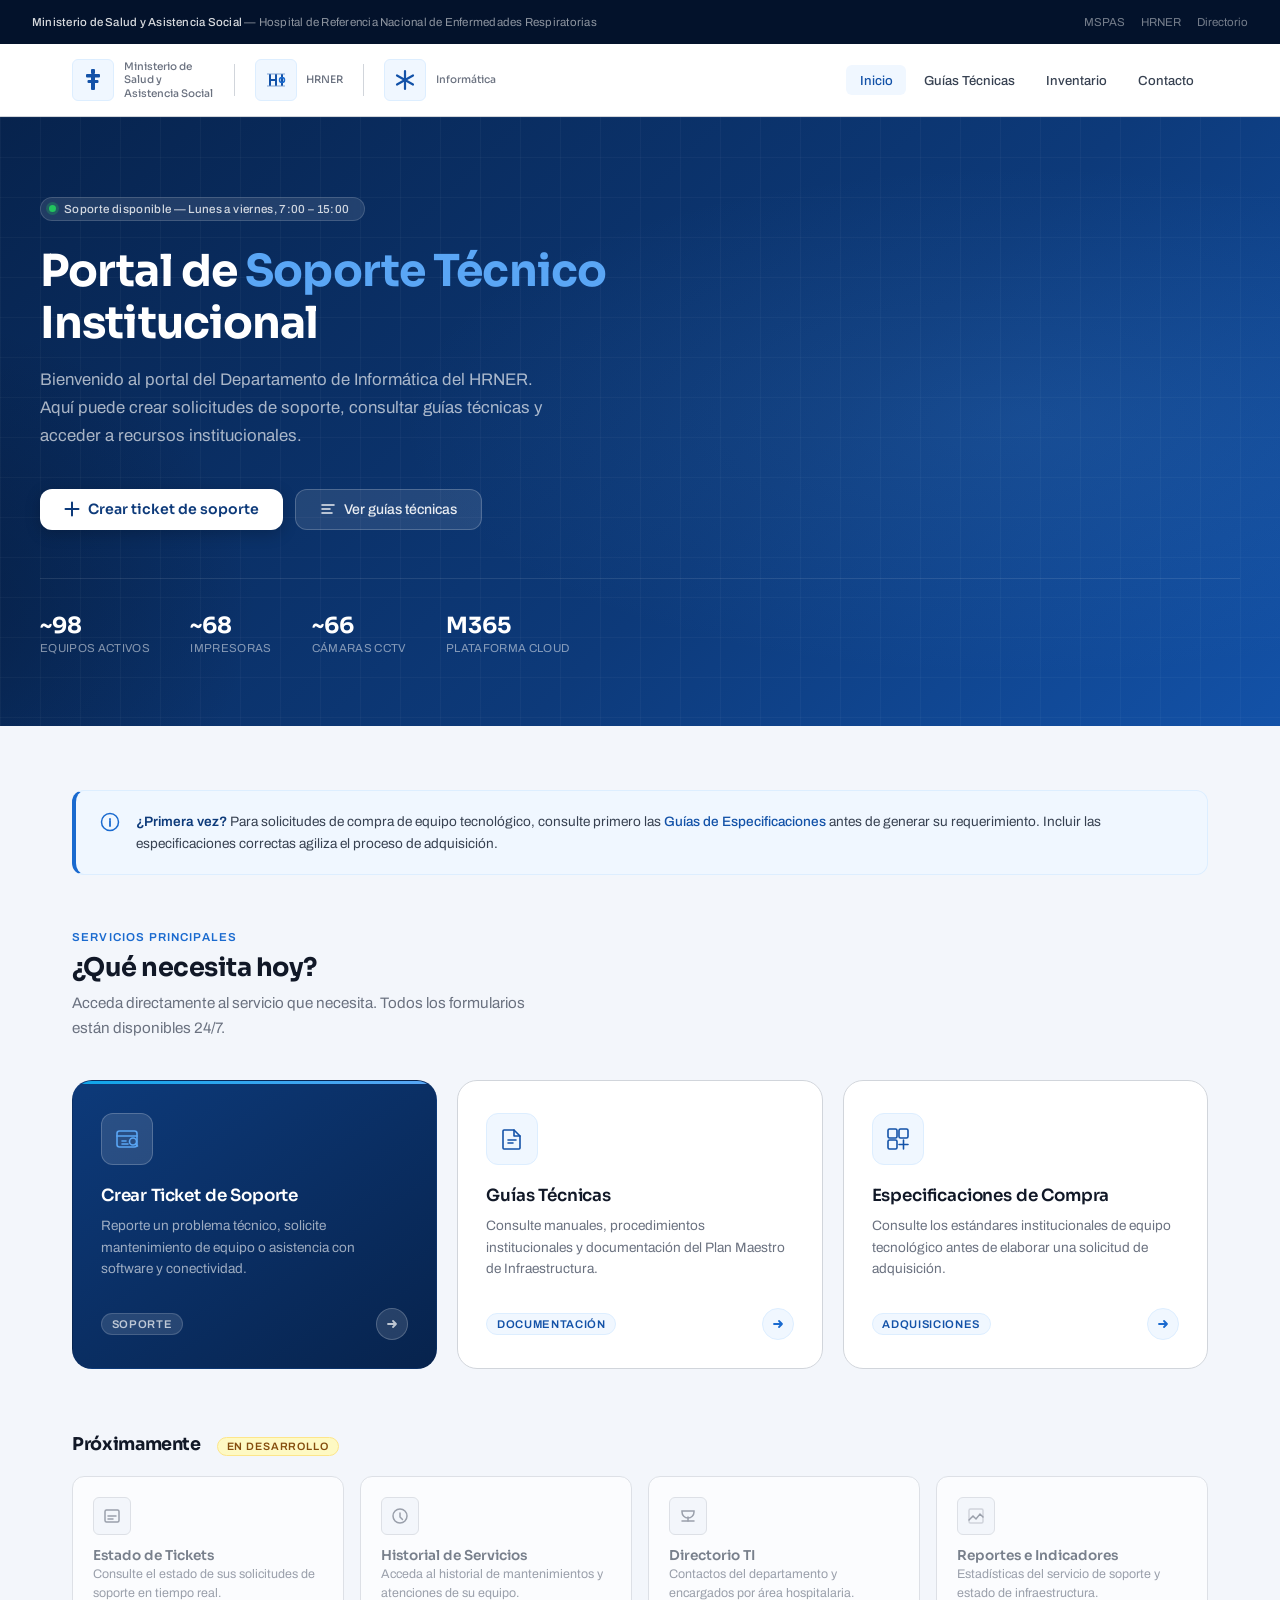
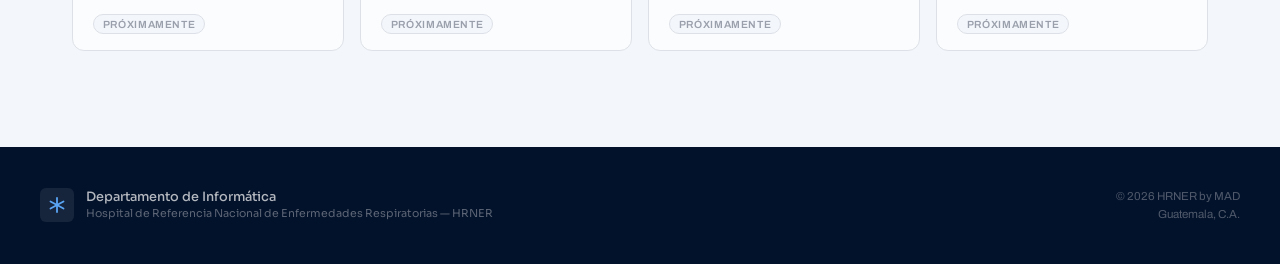
==== index.html @ bd8cb822 "Update index.html" ====
<!DOCTYPE html>
<html lang="es">
<head>
  <meta charset="UTF-8" />
  <meta name="viewport" content="width=device-width, initial-scale=1.0" />
  <title>Soporte Técnico — Departamento de Informática</title>
  <link rel="preconnect" href="https://fonts.googleapis.com" />
  <link rel="preconnect" href="https://fonts.gstatic.com" crossorigin />
  <link href="https://fonts.googleapis.com/css2?family=Sora:wght@300;400;500;600;700&family=Archivo:wght@300;400;500;600&display=swap" rel="stylesheet" />
  <style>
    /* ──────────────────────────────────────────────
       TOKENS
    ────────────────────────────────────────────── */
    :root {
      --blue-950:  #03122b;
      --blue-900:  #07234d;
      --blue-800:  #0d3a7a;
      --blue-700:  #1352a8;
      --blue-600:  #1a6acf;
      --blue-500:  #2282f0;
      --blue-400:  #5aa6f5;
      --blue-100:  #ddeeff;
      --blue-50:   #f0f7ff;

      --neutral-900: #111827;
      --neutral-700: #374151;
      --neutral-500: #6b7280;
      --neutral-300: #d1d5db;
      --neutral-100: #f3f6fb;
      --white:       #ffffff;

      --accent:     #0ea5e9;
      --accent-dim: rgba(14,165,233,.12);

      --radius-sm:  6px;
      --radius-md:  12px;
      --radius-lg:  20px;

      --shadow-card: 0 1px 3px rgba(0,0,0,.06), 0 4px 16px rgba(0,0,0,.06);
      --shadow-hover: 0 8px 32px rgba(19,82,168,.15), 0 2px 8px rgba(0,0,0,.08);

      --font-head: 'Sora', sans-serif;
      --font-body: 'Archivo', sans-serif;
    }

    /* ──────────────────────────────────────────────
       RESET
    ────────────────────────────────────────────── */
    *, *::before, *::after { box-sizing: border-box; margin: 0; padding: 0; }
    html { scroll-behavior: smooth; }
    body {
      font-family: var(--font-body);
      background: var(--neutral-100);
      color: var(--neutral-900);
      -webkit-font-smoothing: antialiased;
    }
    a { text-decoration: none; color: inherit; }
    button { font-family: inherit; cursor: pointer; border: none; background: none; }

    /* ──────────────────────────────────────────────
       TOPBAR INSTITUCIONAL
    ────────────────────────────────────────────── */
    .topbar {
      background: var(--blue-950);
      padding: 0 2rem;
      display: flex;
      align-items: center;
      height: 44px;
      gap: 1.25rem;
    }
    .topbar-text {
      font-family: var(--font-body);
      font-size: .72rem;
      font-weight: 400;
      color: rgba(255,255,255,.55);
      letter-spacing: .02em;
      flex: 1;
    }
    .topbar-text strong {
      color: rgba(255,255,255,.85);
      font-weight: 500;
    }
    .topbar-links {
      display: flex;
      gap: 1rem;
    }
    .topbar-links a {
      font-size: .72rem;
      color: rgba(255,255,255,.45);
      transition: color .2s;
    }
    .topbar-links a:hover { color: var(--accent); }

    /* ──────────────────────────────────────────────
       HEADER
    ────────────────────────────────────────────── */
    .header {
      background: var(--white);
      border-bottom: 1px solid var(--neutral-300);
      position: sticky;
      top: 0;
      z-index: 100;
    }
    .header-inner {
      max-width: 1200px;
      margin: 0 auto;
      padding: 0 2rem;
      display: flex;
      align-items: center;
      height: 72px;
      gap: 2rem;
    }

    /* Logo strip */
    .logo-strip {
      display: flex;
      align-items: center;
      gap: 1.25rem;
      flex: 1;
    }
    .logo-placeholder {
      display: flex;
      align-items: center;
      gap: .6rem;
    }
    .logo-box {
      width: 42px;
      height: 42px;
      border-radius: var(--radius-sm);
      background: var(--blue-50);
      border: 1px solid var(--blue-100);
      display: flex;
      align-items: center;
      justify-content: center;
      overflow: hidden;
      flex-shrink: 0;
    }
    .logo-box svg { width: 26px; height: 26px; }
    .logo-label {
      font-family: var(--font-head);
      font-size: .65rem;
      font-weight: 500;
      color: var(--neutral-500);
      line-height: 1.3;
      max-width: 90px;
    }
    .logo-divider {
      width: 1px;
      height: 32px;
      background: var(--neutral-300);
      flex-shrink: 0;
    }

    /* Nav */
    .header-nav {
      display: flex;
      align-items: center;
      gap: .25rem;
    }
    .nav-link {
      font-family: var(--font-body);
      font-size: .82rem;
      font-weight: 500;
      color: var(--neutral-700);
      padding: .45rem .85rem;
      border-radius: var(--radius-sm);
      transition: background .18s, color .18s;
      white-space: nowrap;
    }
    .nav-link:hover { background: var(--blue-50); color: var(--blue-700); }
    .nav-link.active { background: var(--blue-50); color: var(--blue-700); }

    /* Mobile menu toggle */
    .menu-toggle {
      display: none;
      padding: .5rem;
      border-radius: var(--radius-sm);
      color: var(--neutral-700);
      transition: background .18s;
    }
    .menu-toggle:hover { background: var(--neutral-100); }

    /* ──────────────────────────────────────────────
       HERO
    ────────────────────────────────────────────── */
    .hero {
      background: linear-gradient(135deg, var(--blue-900) 0%, var(--blue-800) 60%, var(--blue-700) 100%);
      position: relative;
      overflow: hidden;
      padding: 5rem 2rem 4.5rem;
    }
    .hero::before {
      content: '';
      position: absolute;
      inset: 0;
      background:
        radial-gradient(ellipse 70% 60% at 80% 50%, rgba(90,166,245,.12) 0%, transparent 70%),
        radial-gradient(ellipse 50% 80% at -10% 80%, rgba(3,18,43,.5) 0%, transparent 60%);
      pointer-events: none;
    }
    /* Subtle grid texture */
    .hero::after {
      content: '';
      position: absolute;
      inset: 0;
      background-image:
        linear-gradient(rgba(255,255,255,.03) 1px, transparent 1px),
        linear-gradient(90deg, rgba(255,255,255,.03) 1px, transparent 1px);
      background-size: 40px 40px;
      pointer-events: none;
    }

    .hero-inner {
      max-width: 1200px;
      margin: 0 auto;
      position: relative;
      z-index: 1;
    }
    .hero-badge {
      display: inline-flex;
      align-items: center;
      gap: .5rem;
      background: rgba(255,255,255,.1);
      border: 1px solid rgba(255,255,255,.15);
      border-radius: 99px;
      padding: .3rem .9rem .3rem .5rem;
      margin-bottom: 1.5rem;
      backdrop-filter: blur(8px);
    }
    .hero-badge-dot {
      width: 7px; height: 7px;
      border-radius: 50%;
      background: #22c55e;
      box-shadow: 0 0 0 3px rgba(34,197,94,.25);
      animation: pulse 2.5s ease infinite;
    }
    @keyframes pulse {
      0%, 100% { box-shadow: 0 0 0 3px rgba(34,197,94,.25); }
      50%       { box-shadow: 0 0 0 6px rgba(34,197,94,.1); }
    }
    .hero-badge span {
      font-size: .73rem;
      font-weight: 500;
      color: rgba(255,255,255,.8);
      letter-spacing: .03em;
    }

    .hero-title {
      font-family: var(--font-head);
      font-size: clamp(1.75rem, 4vw, 2.75rem);
      font-weight: 700;
      color: var(--white);
      line-height: 1.2;
      max-width: 640px;
      margin-bottom: 1rem;
      letter-spacing: -.02em;
    }
    .hero-title em {
      font-style: normal;
      color: var(--blue-400);
    }
    .hero-subtitle {
      font-size: clamp(.9rem, 2vw, 1.05rem);
      font-weight: 400;
      color: rgba(255,255,255,.65);
      max-width: 520px;
      line-height: 1.65;
      margin-bottom: 2.5rem;
    }
    .hero-cta {
      display: flex;
      flex-wrap: wrap;
      gap: .75rem;
      align-items: center;
    }
    .btn-primary {
      display: inline-flex;
      align-items: center;
      gap: .5rem;
      background: var(--white);
      color: var(--blue-800);
      font-family: var(--font-head);
      font-size: .88rem;
      font-weight: 600;
      padding: .7rem 1.5rem;
      border-radius: var(--radius-md);
      transition: transform .2s, box-shadow .2s;
      box-shadow: 0 4px 16px rgba(0,0,0,.2);
    }
    .btn-primary:hover { transform: translateY(-1px); box-shadow: 0 8px 24px rgba(0,0,0,.25); }
    .btn-secondary {
      display: inline-flex;
      align-items: center;
      gap: .5rem;
      background: rgba(255,255,255,.1);
      border: 1px solid rgba(255,255,255,.2);
      color: rgba(255,255,255,.9);
      font-family: var(--font-body);
      font-size: .88rem;
      font-weight: 500;
      padding: .7rem 1.5rem;
      border-radius: var(--radius-md);
      backdrop-filter: blur(8px);
      transition: background .2s, border-color .2s;
    }
    .btn-secondary:hover { background: rgba(255,255,255,.18); border-color: rgba(255,255,255,.35); }

    /* Hero stats strip */
    .hero-stats {
      display: flex;
      gap: 2.5rem;
      margin-top: 3rem;
      padding-top: 2rem;
      border-top: 1px solid rgba(255,255,255,.1);
      flex-wrap: wrap;
    }
    .stat-item { display: flex; flex-direction: column; gap: .2rem; }
    .stat-value {
      font-family: var(--font-head);
      font-size: 1.4rem;
      font-weight: 700;
      color: var(--white);
    }
    .stat-label {
      font-size: .72rem;
      font-weight: 400;
      color: rgba(255,255,255,.5);
      letter-spacing: .03em;
      text-transform: uppercase;
    }

    /* ──────────────────────────────────────────────
       MAIN CONTENT
    ────────────────────────────────────────────── */
    .main {
      max-width: 1200px;
      margin: 0 auto;
      padding: 4rem 2rem 6rem;
    }

    /* Section heading */
    .section-heading {
      margin-bottom: 2.5rem;
    }
    .section-label {
      font-size: .72rem;
      font-weight: 600;
      letter-spacing: .1em;
      text-transform: uppercase;
      color: var(--blue-600);
      margin-bottom: .5rem;
    }
    .section-title {
      font-family: var(--font-head);
      font-size: clamp(1.25rem, 2.5vw, 1.6rem);
      font-weight: 700;
      color: var(--neutral-900);
      letter-spacing: -.02em;
      line-height: 1.25;
    }
    .section-desc {
      font-size: .95rem;
      color: var(--neutral-500);
      margin-top: .5rem;
      max-width: 480px;
      line-height: 1.6;
    }

    /* ──────────────────────────────────────────────
       PRIMARY CARDS GRID
    ────────────────────────────────────────────── */
    .primary-grid {
      display: grid;
      grid-template-columns: repeat(3, 1fr);
      gap: 1.25rem;
      margin-bottom: 4rem;
    }

    .card-primary {
      background: var(--white);
      border: 1px solid var(--neutral-300);
      border-radius: var(--radius-lg);
      padding: 2rem 1.75rem 1.75rem;
      display: flex;
      flex-direction: column;
      gap: 1.25rem;
      cursor: pointer;
      transition: transform .22s cubic-bezier(.34,1.56,.64,1), box-shadow .22s ease, border-color .22s;
      position: relative;
      overflow: hidden;
      text-decoration: none;
      color: inherit;
    }
    .card-primary::before {
      content: '';
      position: absolute;
      top: 0; left: 0; right: 0;
      height: 3px;
      background: linear-gradient(90deg, var(--blue-600), var(--blue-400));
      opacity: 0;
      transition: opacity .22s;
    }
    .card-primary:hover {
      transform: translateY(-4px);
      box-shadow: var(--shadow-hover);
      border-color: var(--blue-100);
    }
    .card-primary:hover::before { opacity: 1; }

    /* Featured card */
    .card-primary.featured {
      background: linear-gradient(145deg, var(--blue-800) 0%, var(--blue-900) 100%);
      border-color: transparent;
      color: var(--white);
    }
    .card-primary.featured::before {
      background: linear-gradient(90deg, var(--accent), var(--blue-400));
      opacity: 1;
    }
    .card-primary.featured:hover {
      box-shadow: 0 12px 40px rgba(7,35,77,.4), 0 4px 12px rgba(0,0,0,.15);
      border-color: transparent;
    }

    .card-icon-wrap {
      width: 52px; height: 52px;
      border-radius: var(--radius-md);
      background: var(--blue-50);
      border: 1px solid var(--blue-100);
      display: flex;
      align-items: center;
      justify-content: center;
      flex-shrink: 0;
      transition: background .2s, border-color .2s;
    }
    .card-primary.featured .card-icon-wrap {
      background: rgba(255,255,255,.12);
      border-color: rgba(255,255,255,.2);
    }
    .card-primary:hover .card-icon-wrap {
      background: var(--blue-100);
    }
    .card-icon-wrap svg { width: 26px; height: 26px; color: var(--blue-700); }
    .card-primary.featured .card-icon-wrap svg { color: var(--blue-400); }

    .card-body { flex: 1; display: flex; flex-direction: column; gap: .5rem; }
    .card-title {
      font-family: var(--font-head);
      font-size: 1.05rem;
      font-weight: 600;
      line-height: 1.3;
      letter-spacing: -.01em;
    }
    .card-desc {
      font-size: .85rem;
      line-height: 1.6;
      color: var(--neutral-500);
    }
    .card-primary.featured .card-desc { color: rgba(255,255,255,.6); }

    .card-footer {
      display: flex;
      align-items: center;
      justify-content: space-between;
      margin-top: .5rem;
    }
    .card-tag {
      font-size: .7rem;
      font-weight: 600;
      letter-spacing: .06em;
      text-transform: uppercase;
      padding: .25rem .6rem;
      border-radius: 99px;
      background: var(--blue-50);
      color: var(--blue-700);
      border: 1px solid var(--blue-100);
    }
    .card-primary.featured .card-tag {
      background: rgba(255,255,255,.12);
      color: rgba(255,255,255,.7);
      border-color: rgba(255,255,255,.15);
    }
    .card-arrow {
      width: 32px; height: 32px;
      border-radius: 50%;
      background: var(--blue-50);
      border: 1px solid var(--blue-100);
      display: flex;
      align-items: center;
      justify-content: center;
      transition: background .2s, transform .2s;
    }
    .card-primary.featured .card-arrow {
      background: rgba(255,255,255,.12);
      border-color: rgba(255,255,255,.2);
    }
    .card-primary:hover .card-arrow {
      background: var(--blue-600);
      border-color: var(--blue-600);
      transform: translateX(2px);
    }
    .card-arrow svg { width: 14px; height: 14px; color: var(--blue-600); }
    .card-primary:hover .card-arrow svg { color: var(--white); }
    .card-primary.featured .card-arrow svg { color: rgba(255,255,255,.7); }
    .card-primary.featured:hover .card-arrow { background: rgba(255,255,255,.2); border-color: rgba(255,255,255,.3); }
    .card-primary.featured:hover .card-arrow svg { color: var(--white); }

    /* ──────────────────────────────────────────────
       SECONDARY OPTIONS (coming soon / additional)
    ────────────────────────────────────────────── */
    .secondary-heading {
      display: flex;
      align-items: baseline;
      gap: 1rem;
      margin-bottom: 1.25rem;
    }
    .secondary-heading .section-title { font-size: 1.1rem; }
    .tag-soon {
      font-size: .67rem;
      font-weight: 600;
      letter-spacing: .08em;
      text-transform: uppercase;
      padding: .2rem .55rem;
      border-radius: 99px;
      background: #fef9c3;
      color: #854d0e;
      border: 1px solid #fde68a;
    }

    .secondary-grid {
      display: grid;
      grid-template-columns: repeat(4, 1fr);
      gap: 1rem;
    }

    .card-secondary {
      background: var(--white);
      border: 1px solid var(--neutral-300);
      border-radius: var(--radius-md);
      padding: 1.25rem 1.25rem 1rem;
      display: flex;
      flex-direction: column;
      gap: .75rem;
      cursor: default;
      opacity: .65;
      position: relative;
      overflow: hidden;
      transition: opacity .2s;
    }
    .card-secondary:hover { opacity: .8; }
    .card-sec-icon {
      width: 38px; height: 38px;
      border-radius: var(--radius-sm);
      background: var(--neutral-100);
      border: 1px solid var(--neutral-300);
      display: flex;
      align-items: center;
      justify-content: center;
    }
    .card-sec-icon svg { width: 18px; height: 18px; color: var(--neutral-500); }
    .card-sec-title {
      font-family: var(--font-head);
      font-size: .85rem;
      font-weight: 600;
      color: var(--neutral-700);
      line-height: 1.3;
    }
    .card-sec-desc {
      font-size: .78rem;
      color: var(--neutral-500);
      line-height: 1.5;
    }
    .badge-soon {
      font-size: .65rem;
      font-weight: 600;
      letter-spacing: .06em;
      text-transform: uppercase;
      padding: .2rem .55rem;
      border-radius: 99px;
      background: var(--neutral-100);
      color: var(--neutral-500);
      border: 1px solid var(--neutral-300);
      align-self: flex-start;
    }

    /* ──────────────────────────────────────────────
       INFO BANNER
    ────────────────────────────────────────────── */
    .info-banner {
      background: var(--blue-50);
      border: 1px solid var(--blue-100);
      border-left: 4px solid var(--blue-600);
      border-radius: var(--radius-md);
      padding: 1.25rem 1.5rem;
      display: flex;
      align-items: flex-start;
      gap: 1rem;
      margin-bottom: 3.5rem;
    }
    .info-banner svg { width: 20px; height: 20px; color: var(--blue-600); flex-shrink: 0; margin-top: .1rem; }
    .info-banner-text { font-size: .85rem; line-height: 1.6; color: var(--neutral-700); }
    .info-banner-text strong { color: var(--blue-800); font-weight: 600; }

    /* ──────────────────────────────────────────────
       FOOTER
    ────────────────────────────────────────────── */
    .footer {
      background: var(--blue-950);
      padding: 2.5rem 2rem;
    }
    .footer-inner {
      max-width: 1200px;
      margin: 0 auto;
      display: flex;
      align-items: center;
      justify-content: space-between;
      flex-wrap: wrap;
      gap: 1rem;
    }
    .footer-brand {
      display: flex;
      align-items: center;
      gap: .75rem;
    }
    .footer-brand-icon {
      width: 34px; height: 34px;
      border-radius: var(--radius-sm);
      background: rgba(255,255,255,.08);
      display: flex;
      align-items: center;
      justify-content: center;
    }
    .footer-brand-icon svg { width: 18px; height: 18px; color: var(--blue-400); }
    .footer-brand-text {
      font-family: var(--font-head);
      font-size: .8rem;
      font-weight: 500;
      color: rgba(255,255,255,.7);
      line-height: 1.4;
    }
    .footer-brand-text small {
      display: block;
      font-size: .68rem;
      color: rgba(255,255,255,.35);
      font-weight: 400;
    }
    .footer-meta {
      font-size: .72rem;
      color: rgba(255,255,255,.3);
      text-align: right;
      line-height: 1.6;
    }
    .footer-meta a { color: rgba(255,255,255,.4); }
    .footer-meta a:hover { color: var(--accent); }

    /* ──────────────────────────────────────────────
       MOBILE NAVIGATION DRAWER
    ────────────────────────────────────────────── */
    .mobile-nav {
      display: none;
      background: var(--white);
      border-top: 1px solid var(--neutral-300);
      padding: 1rem 2rem;
      flex-direction: column;
      gap: .25rem;
    }
    .mobile-nav.open { display: flex; }
    .mobile-nav .nav-link { padding: .65rem .75rem; border-radius: var(--radius-sm); }

    /* ──────────────────────────────────────────────
       RESPONSIVE
    ────────────────────────────────────────────── */
    @media (max-width: 1024px) {
      .secondary-grid { grid-template-columns: repeat(2, 1fr); }
    }

    @media (max-width: 768px) {
      .topbar { display: none; }
      .header-inner { padding: 0 1.25rem; height: 64px; }
      .logo-strip { gap: .75rem; }
      .logo-label { display: none; }
      .logo-divider { display: none; }
      .header-nav { display: none; }
      .menu-toggle { display: flex; }

      .hero { padding: 3rem 1.25rem 3rem; }
      .hero-stats { gap: 1.5rem; }
      .stat-value { font-size: 1.15rem; }

      .main { padding: 2.5rem 1.25rem 4rem; }

      .primary-grid {
        grid-template-columns: 1fr;
        gap: 1rem;
      }
      .card-primary { padding: 1.5rem; }

      .secondary-grid { grid-template-columns: 1fr 1fr; }

      .footer-inner { flex-direction: column; align-items: flex-start; }
      .footer-meta { text-align: left; }
    }

    @media (max-width: 480px) {
      .secondary-grid { grid-template-columns: 1fr; }
      .hero-cta { flex-direction: column; align-items: flex-start; }
      .btn-primary, .btn-secondary { width: 100%; justify-content: center; }
    }

    /* ──────────────────────────────────────────────
       ENTRANCE ANIMATION
    ────────────────────────────────────────────── */
    @keyframes fadeUp {
      from { opacity: 0; transform: translateY(20px); }
      to   { opacity: 1; transform: translateY(0); }
    }
    .hero-inner > * {
      animation: fadeUp .55s cubic-bezier(.22,1,.36,1) both;
    }
    .hero-badge    { animation-delay: .05s; }
    .hero-title    { animation-delay: .12s; }
    .hero-subtitle { animation-delay: .18s; }
    .hero-cta      { animation-delay: .24s; }
    .hero-stats    { animation-delay: .30s; }

    .card-primary {
      animation: fadeUp .5s cubic-bezier(.22,1,.36,1) both;
    }
    .primary-grid .card-primary:nth-child(1) { animation-delay: .1s; }
    .primary-grid .card-primary:nth-child(2) { animation-delay: .17s; }
    .primary-grid .card-primary:nth-child(3) { animation-delay: .24s; }
  </style>
</head>
<body>

  <!-- ── TOPBAR ── -->
  <div class="topbar">
    <span class="topbar-text">
      <strong>Ministerio de Salud y Asistencia Social</strong> — Hospital de Referencia Nacional de Enfermedades Respiratorias
    </span>
    <nav class="topbar-links">
      <a href="#">MSPAS</a>
      <a href="#">HRNER</a>
      <a href="#">Directorio</a>
    </nav>
  </div>

  <!-- ── HEADER ── -->
  <header class="header">
    <div class="header-inner">

      <!-- Logos -->
      <div class="logo-strip">
        <!-- Logo MSPAS placeholder -->
        <div class="logo-placeholder">
          <div class="logo-box">
            <!-- Cruz de Lorena simplificada / placeholder MSPAS -->
            <svg viewBox="0 0 26 26" fill="none" xmlns="http://www.w3.org/2000/svg">
              <rect x="11" y="2" width="4" height="5" rx="1" fill="#1352a8"/>
              <rect x="11" y="9" width="4" height="14" rx="1" fill="#1352a8"/>
              <rect x="6"  y="7" width="14" height="3.5" rx="1" fill="#1352a8"/>
              <rect x="7.5" y="13" width="11" height="3" rx="1" fill="#1352a8"/>
            </svg>
          </div>
          <span class="logo-label">Ministerio de Salud y Asistencia Social</span>
        </div>

        <div class="logo-divider"></div>

        <!-- Logo HRNER placeholder -->
        <div class="logo-placeholder">
          <div class="logo-box">
            <svg viewBox="0 0 26 26" fill="none" xmlns="http://www.w3.org/2000/svg">
              <path d="M4 6h18v2H4zM4 18h18v2H4z" fill="#1352a8" opacity=".25"/>
              <path d="M7 8v10M13 8v10M19 8v10" stroke="#1352a8" stroke-width="2" stroke-linecap="round"/>
              <path d="M7 13h6" stroke="#1352a8" stroke-width="2" stroke-linecap="round"/>
              <circle cx="19" cy="13" r="2.5" stroke="#1a6acf" stroke-width="1.5"/>
            </svg>
          </div>
          <span class="logo-label">HRNER</span>
        </div>

        <div class="logo-divider"></div>

        <!-- Logo Informática placeholder -->
        <div class="logo-placeholder">
          <div class="logo-box">
            <!-- Asterisco de 6 puntas (referencia al logo del Depto.) -->
            <svg viewBox="0 0 26 26" fill="none" xmlns="http://www.w3.org/2000/svg">
              <line x1="13" y1="4"  x2="13" y2="22" stroke="#1352a8" stroke-width="2.2" stroke-linecap="round"/>
              <line x1="5"  y1="8.5" x2="21" y2="17.5" stroke="#1352a8" stroke-width="2.2" stroke-linecap="round"/>
              <line x1="21" y1="8.5" x2="5"  y2="17.5" stroke="#1352a8" stroke-width="2.2" stroke-linecap="round"/>
            </svg>
          </div>
          <span class="logo-label">Informática</span>
        </div>
      </div>

      <!-- Navigation -->
      <nav class="header-nav">
        <a href="#" class="nav-link active">Inicio</a>
        <a href="#" class="nav-link">Guías Técnicas</a>
        <a href="#" class="nav-link">Inventario</a>
        <a href="#" class="nav-link">Contacto</a>
      </nav>

      <!-- Mobile toggle -->
      <button class="menu-toggle" id="menuToggle" aria-label="Menú">
        <svg width="22" height="22" viewBox="0 0 22 22" fill="none">
          <path d="M3 6h16M3 11h16M3 16h16" stroke="currentColor" stroke-width="1.8" stroke-linecap="round"/>
        </svg>
      </button>
    </div>

    <!-- Mobile nav drawer -->
    <nav class="mobile-nav" id="mobileNav">
      <a href="#" class="nav-link active">Inicio</a>
      <a href="#" class="nav-link">Guías Técnicas</a>
      <a href="#" class="nav-link">Inventario</a>
      <a href="#" class="nav-link">Contacto</a>
    </nav>
  </header>

  <!-- ── HERO ── -->
  <section class="hero">
    <div class="hero-inner">
      <div class="hero-badge">
        <span class="hero-badge-dot"></span>
        <span>Soporte disponible — Lunes a viernes, 7:00 – 15:00</span>
      </div>

      <h1 class="hero-title">
        Portal de <em>Soporte Técnico</em><br/>Institucional
      </h1>

      <p class="hero-subtitle">
        Bienvenido al portal del Departamento de Informática del HRNER.
        Aquí puede crear solicitudes de soporte, consultar guías técnicas y acceder
        a recursos institucionales.
      </p>

      <div class="hero-cta">
        <a href="#" class="btn-primary">
          <svg width="16" height="16" viewBox="0 0 16 16" fill="none">
            <path d="M8 1.5v13M1.5 8h13" stroke="currentColor" stroke-width="2" stroke-linecap="round"/>
          </svg>
          Crear ticket de soporte
        </a>
        <a href="#" class="btn-secondary">
          <svg width="16" height="16" viewBox="0 0 16 16" fill="none">
            <path d="M2 4h12M2 8h8M2 12h10" stroke="currentColor" stroke-width="1.6" stroke-linecap="round"/>
          </svg>
          Ver guías técnicas
        </a>
      </div>

      <div class="hero-stats">
        <div class="stat-item">
          <span class="stat-value">~98</span>
          <span class="stat-label">Equipos activos</span>
        </div>
        <div class="stat-item">
          <span class="stat-value">~68</span>
          <span class="stat-label">Impresoras</span>
        </div>
        <div class="stat-item">
          <span class="stat-value">~66</span>
          <span class="stat-label">Cámaras CCTV</span>
        </div>
        <div class="stat-item">
          <span class="stat-value">M365</span>
          <span class="stat-label">Plataforma cloud</span>
        </div>
      </div>
    </div>
  </section>

  <!-- ── MAIN ── -->
  <main class="main">

    <!-- Info banner -->
    <div class="info-banner">
      <svg viewBox="0 0 20 20" fill="none">
        <circle cx="10" cy="10" r="8.5" stroke="currentColor" stroke-width="1.5"/>
        <path d="M10 9v5M10 7v.5" stroke="currentColor" stroke-width="1.8" stroke-linecap="round"/>
      </svg>
      <p class="info-banner-text">
        <strong>¿Primera vez?</strong> Para solicitudes de compra de equipo tecnológico, consulte primero
        las <a href="#" style="color:var(--blue-700); font-weight:500;">Guías de Especificaciones</a>
        antes de generar su requerimiento. Incluir las especificaciones correctas agiliza el proceso de adquisición.
      </p>
    </div>

    <!-- Primary section -->
    <div class="section-heading">
      <p class="section-label">Servicios principales</p>
      <h2 class="section-title">¿Qué necesita hoy?</h2>
      <p class="section-desc">Acceda directamente al servicio que necesita. Todos los formularios están disponibles 24/7.</p>
    </div>

    <div class="primary-grid">

      <!-- Card 1: Ticket soporte — FEATURED -->
      <a href="#" class="card-primary featured">
        <div class="card-icon-wrap">
          <svg viewBox="0 0 26 26" fill="none" stroke="currentColor" stroke-width="1.6" stroke-linecap="round" stroke-linejoin="round">
            <rect x="3" y="5" width="20" height="16" rx="2.5"/>
            <path d="M3 10h20"/>
            <path d="M8 15h4M8 18h6"/>
            <circle cx="19" cy="15.5" r="3.5"/>
            <path d="M21.5 18l2 2"/>
          </svg>
        </div>
        <div class="card-body">
          <h3 class="card-title">Crear Ticket de Soporte</h3>
          <p class="card-desc">
            Reporte un problema técnico, solicite mantenimiento de equipo o asistencia con software y conectividad.
          </p>
        </div>
        <div class="card-footer">
          <span class="card-tag">Soporte</span>
          <span class="card-arrow">
            <svg viewBox="0 0 14 14" fill="none" stroke="currentColor" stroke-width="1.8" stroke-linecap="round" stroke-linejoin="round">
              <path d="M3 7h8M8 4l3 3-3 3"/>
            </svg>
          </span>
        </div>
      </a>

      <!-- Card 2: Guías técnicas -->
      <a href="#" class="card-primary">
        <div class="card-icon-wrap">
          <svg viewBox="0 0 26 26" fill="none" stroke="currentColor" stroke-width="1.6" stroke-linecap="round" stroke-linejoin="round">
            <path d="M5 4h10l6 6v12a1 1 0 01-1 1H5a1 1 0 01-1-1V5a1 1 0 011-1z"/>
            <path d="M15 4v6h6"/>
            <path d="M9 14h8M9 17h5"/>
          </svg>
        </div>
        <div class="card-body">
          <h3 class="card-title">Guías Técnicas</h3>
          <p class="card-desc">
            Consulte manuales, procedimientos institucionales y documentación del Plan Maestro de Infraestructura.
          </p>
        </div>
        <div class="card-footer">
          <span class="card-tag">Documentación</span>
          <span class="card-arrow">
            <svg viewBox="0 0 14 14" fill="none" stroke="currentColor" stroke-width="1.8" stroke-linecap="round" stroke-linejoin="round">
              <path d="M3 7h8M8 4l3 3-3 3"/>
            </svg>
          </span>
        </div>
      </a>

      <!-- Card 3: Especificaciones de compra -->
      <a href="#" class="card-primary">
        <div class="card-icon-wrap">
          <svg viewBox="0 0 26 26" fill="none" stroke="currentColor" stroke-width="1.6" stroke-linecap="round" stroke-linejoin="round">
            <rect x="3" y="3" width="9" height="9" rx="1.5"/>
            <rect x="14" y="3" width="9" height="9" rx="1.5"/>
            <rect x="3" y="14" width="9" height="9" rx="1.5"/>
            <path d="M14 18.5h9M18.5 14v9"/>
          </svg>
        </div>
        <div class="card-body">
          <h3 class="card-title">Especificaciones de Compra</h3>
          <p class="card-desc">
            Consulte los estándares institucionales de equipo tecnológico antes de elaborar una solicitud de adquisición.
          </p>
        </div>
        <div class="card-footer">
          <span class="card-tag">Adquisiciones</span>
          <span class="card-arrow">
            <svg viewBox="0 0 14 14" fill="none" stroke="currentColor" stroke-width="1.8" stroke-linecap="round" stroke-linejoin="round">
              <path d="M3 7h8M8 4l3 3-3 3"/>
            </svg>
          </span>
        </div>
      </a>

    </div>

    <!-- Secondary section -->
    <div class="secondary-heading">
      <h2 class="section-title">Próximamente</h2>
      <span class="tag-soon">En desarrollo</span>
    </div>

    <div class="secondary-grid">

      <div class="card-secondary">
        <div class="card-sec-icon">
          <svg viewBox="0 0 18 18" fill="none" stroke="currentColor" stroke-width="1.5" stroke-linecap="round">
            <rect x="2" y="3" width="14" height="12" rx="1.5"/>
            <path d="M5 9h8M5 12h5"/>
          </svg>
        </div>
        <div>
          <p class="card-sec-title">Estado de Tickets</p>
          <p class="card-sec-desc">Consulte el estado de sus solicitudes de soporte en tiempo real.</p>
        </div>
        <span class="badge-soon">Próximamente</span>
      </div>

      <div class="card-secondary">
        <div class="card-sec-icon">
          <svg viewBox="0 0 18 18" fill="none" stroke="currentColor" stroke-width="1.5" stroke-linecap="round">
            <path d="M9 2a7 7 0 100 14A7 7 0 009 2z"/>
            <path d="M9 6v4l2.5 2.5"/>
          </svg>
        </div>
        <div>
          <p class="card-sec-title">Historial de Servicios</p>
          <p class="card-sec-desc">Acceda al historial de mantenimientos y atenciones de su equipo.</p>
        </div>
        <span class="badge-soon">Próximamente</span>
      </div>

      <div class="card-secondary">
        <div class="card-sec-icon">
          <svg viewBox="0 0 18 18" fill="none" stroke="currentColor" stroke-width="1.5" stroke-linecap="round">
            <path d="M3 4h12v1a6 6 0 01-12 0V4zM3 14h12"/>
            <path d="M9 10v4"/>
          </svg>
        </div>
        <div>
          <p class="card-sec-title">Directorio TI</p>
          <p class="card-sec-desc">Contactos del departamento y encargados por área hospitalaria.</p>
        </div>
        <span class="badge-soon">Próximamente</span>
      </div>

      <div class="card-secondary">
        <div class="card-sec-icon">
          <svg viewBox="0 0 18 18" fill="none" stroke="currentColor" stroke-width="1.5" stroke-linecap="round">
            <path d="M2 13l4-4 3 3 4-5 3 3"/>
            <rect x="2" y="2" width="14" height="14" rx="1.5" stroke-opacity=".4"/>
          </svg>
        </div>
        <div>
          <p class="card-sec-title">Reportes e Indicadores</p>
          <p class="card-sec-desc">Estadísticas del servicio de soporte y estado de infraestructura.</p>
        </div>
        <span class="badge-soon">Próximamente</span>
      </div>

    </div>

  </main>

  <!-- ── FOOTER ── -->
  <footer class="footer">
    <div class="footer-inner">
      <div class="footer-brand">
        <div class="footer-brand-icon">
          <svg viewBox="0 0 18 18" fill="none">
            <line x1="9" y1="2"  x2="9" y2="16" stroke="currentColor" stroke-width="1.8" stroke-linecap="round"/>
            <line x1="2.5" y1="5.5" x2="15.5" y2="12.5" stroke="currentColor" stroke-width="1.8" stroke-linecap="round"/>
            <line x1="15.5" y1="5.5" x2="2.5" y2="12.5" stroke="currentColor" stroke-width="1.8" stroke-linecap="round"/>
          </svg>
        </div>
        <div class="footer-brand-text">
          Departamento de Informática
          <small>Hospital de Referencia Nacional de Enfermedades Respiratorias — HRNER</small>
        </div>
      </div>
      <div class="footer-meta">
        © 2026 HRNER by MAD<br/>
        Guatemala, C.A.
      </div>
    </div>
  </footer>

  <script>
    // Mobile menu toggle
    const toggle = document.getElementById('menuToggle');
    const nav    = document.getElementById('mobileNav');
    toggle.addEventListener('click', () => {
      nav.classList.toggle('open');
    });
  </script>
</body>
</html>
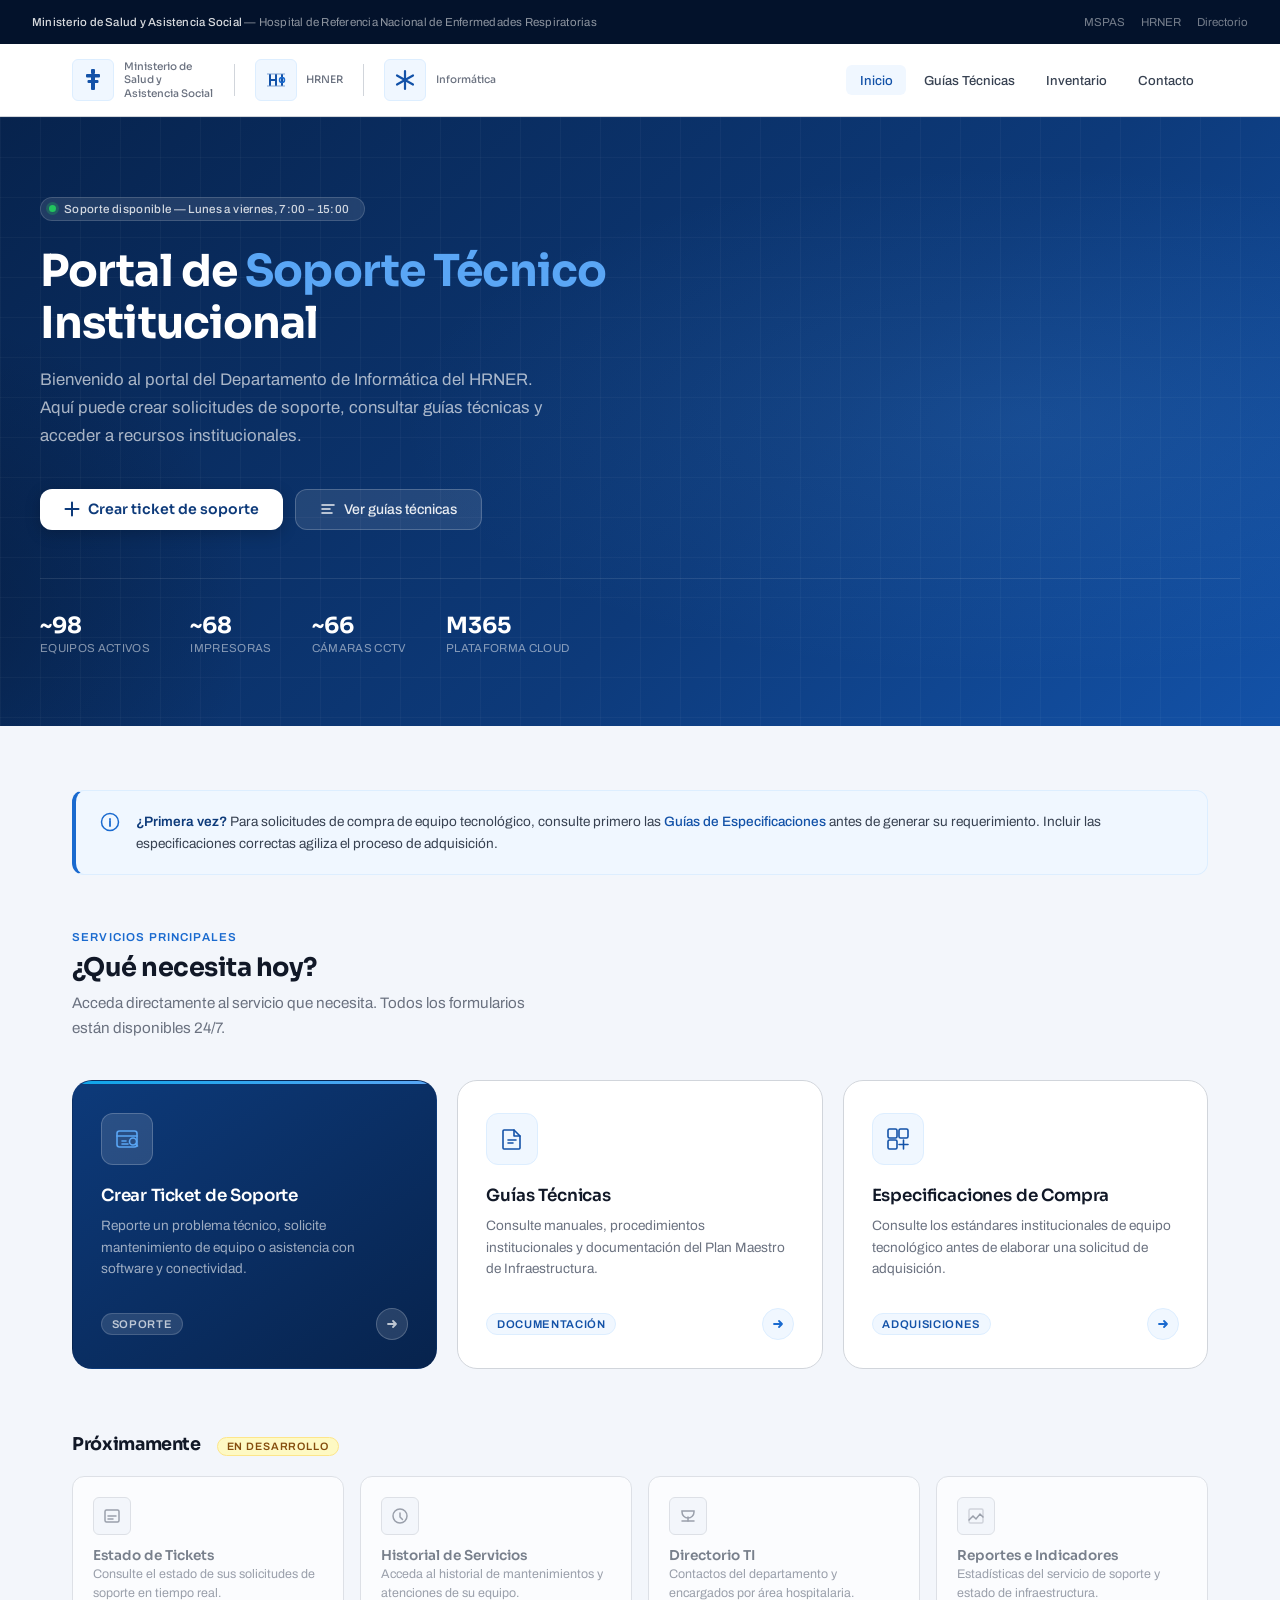
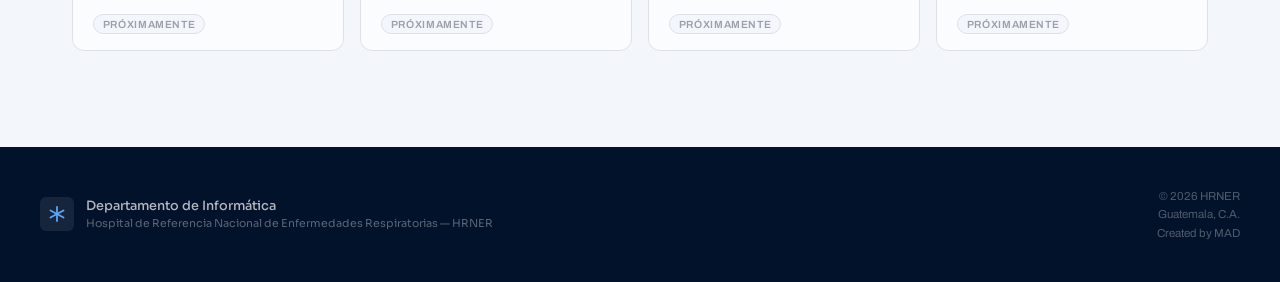
==== commit 9cbfc615: "Update index.html" ====
--- a/index.html
+++ b/index.html
@@ -1065,8 +1065,9 @@
         </div>
       </div>
       <div class="footer-meta">
-        © 2026 HRNER by MAD<br/>
-        Guatemala, C.A.
+        © 2026 HRNER<br/>
+        Guatemala, C.A.<br/>
+        Created by MAD
       </div>
     </div>
   </footer>
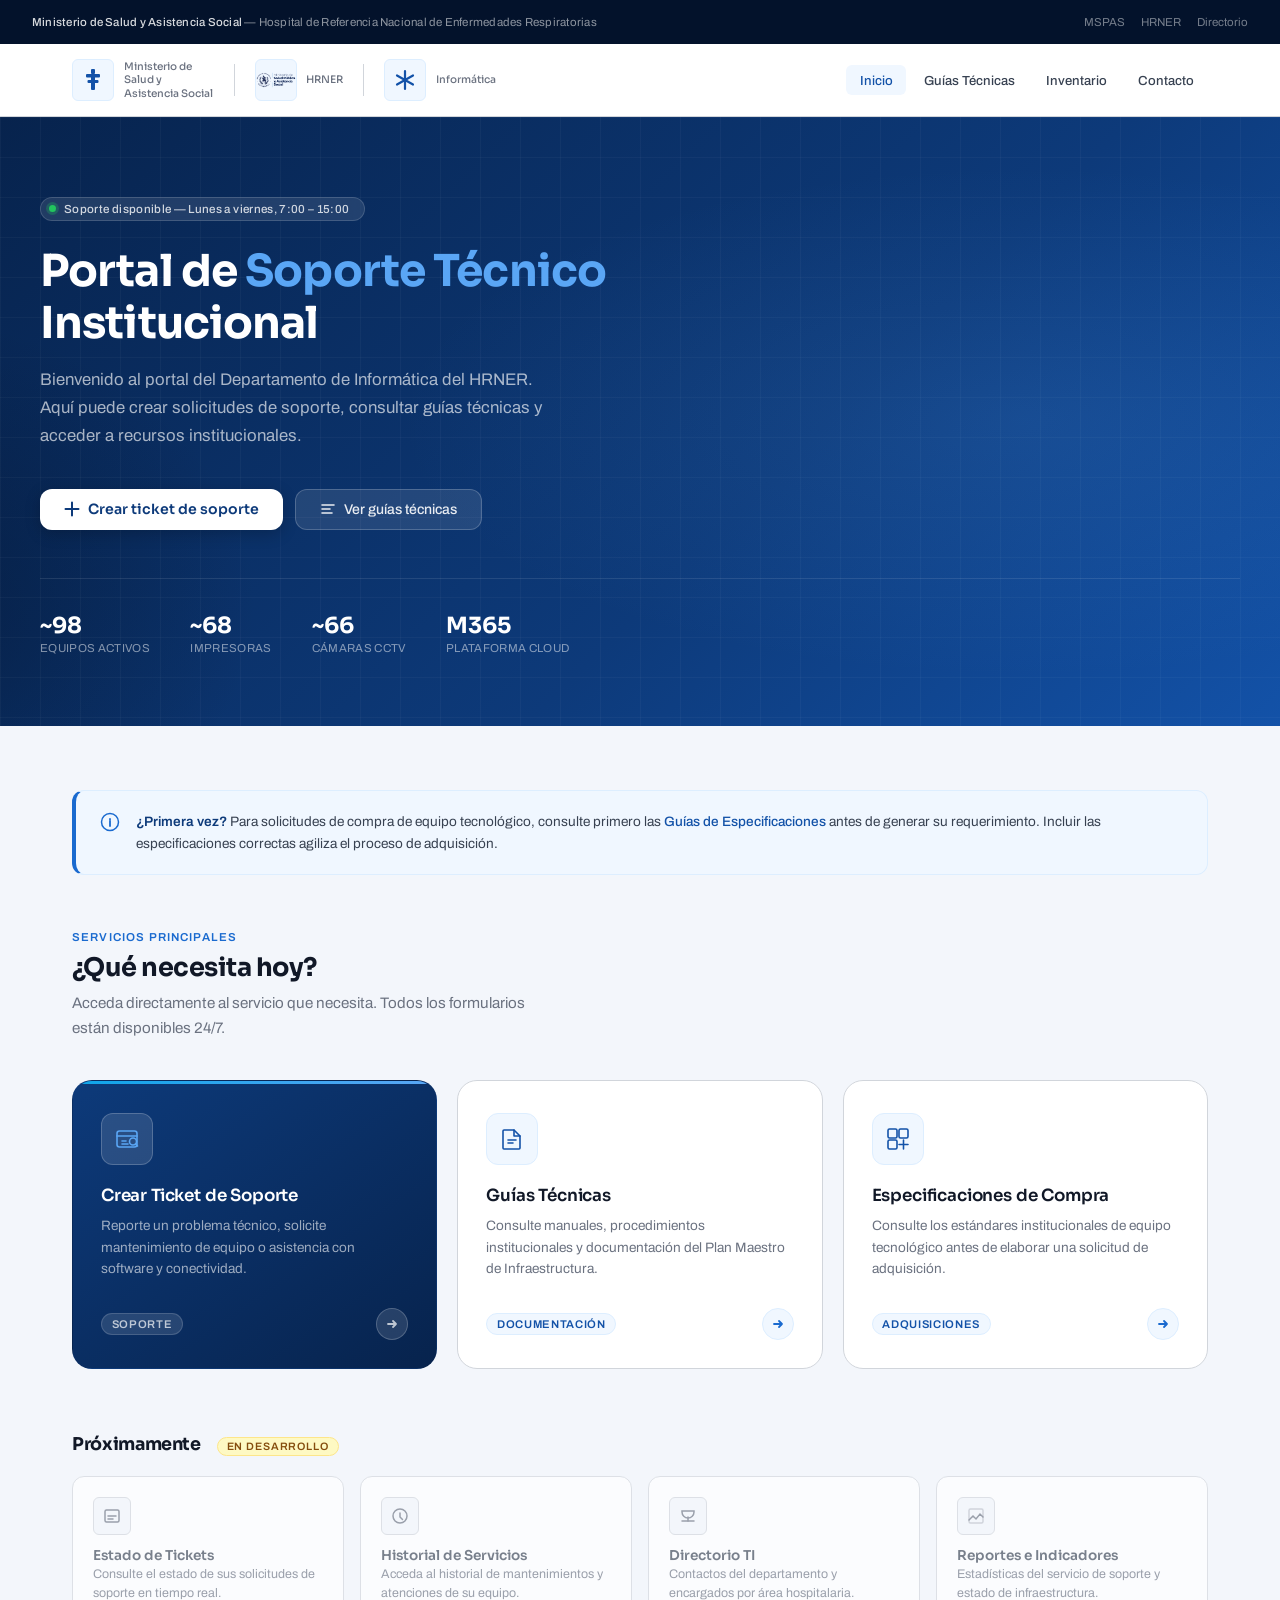
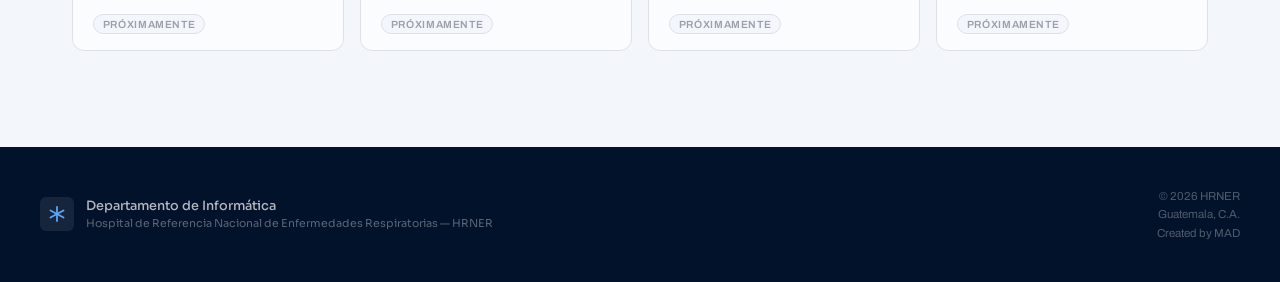
==== commit 36f2d495: "Update index.html Change logo" ====
--- a/index.html
+++ b/index.html
@@ -770,12 +770,7 @@
         <!-- Logo HRNER placeholder -->
         <div class="logo-placeholder">
           <div class="logo-box">
-            <svg viewBox="0 0 26 26" fill="none" xmlns="http://www.w3.org/2000/svg">
-              <path d="M4 6h18v2H4zM4 18h18v2H4z" fill="#1352a8" opacity=".25"/>
-              <path d="M7 8v10M13 8v10M19 8v10" stroke="#1352a8" stroke-width="2" stroke-linecap="round"/>
-              <path d="M7 13h6" stroke="#1352a8" stroke-width="2" stroke-linecap="round"/>
-              <circle cx="19" cy="13" r="2.5" stroke="#1a6acf" stroke-width="1.5"/>
-            </svg>
+            <img src="Logotipo-MSPAS.png" alt="HRNER" style="width:100%; height:100%; object-fit:contain;" />
           </div>
           <span class="logo-label">HRNER</span>
         </div>
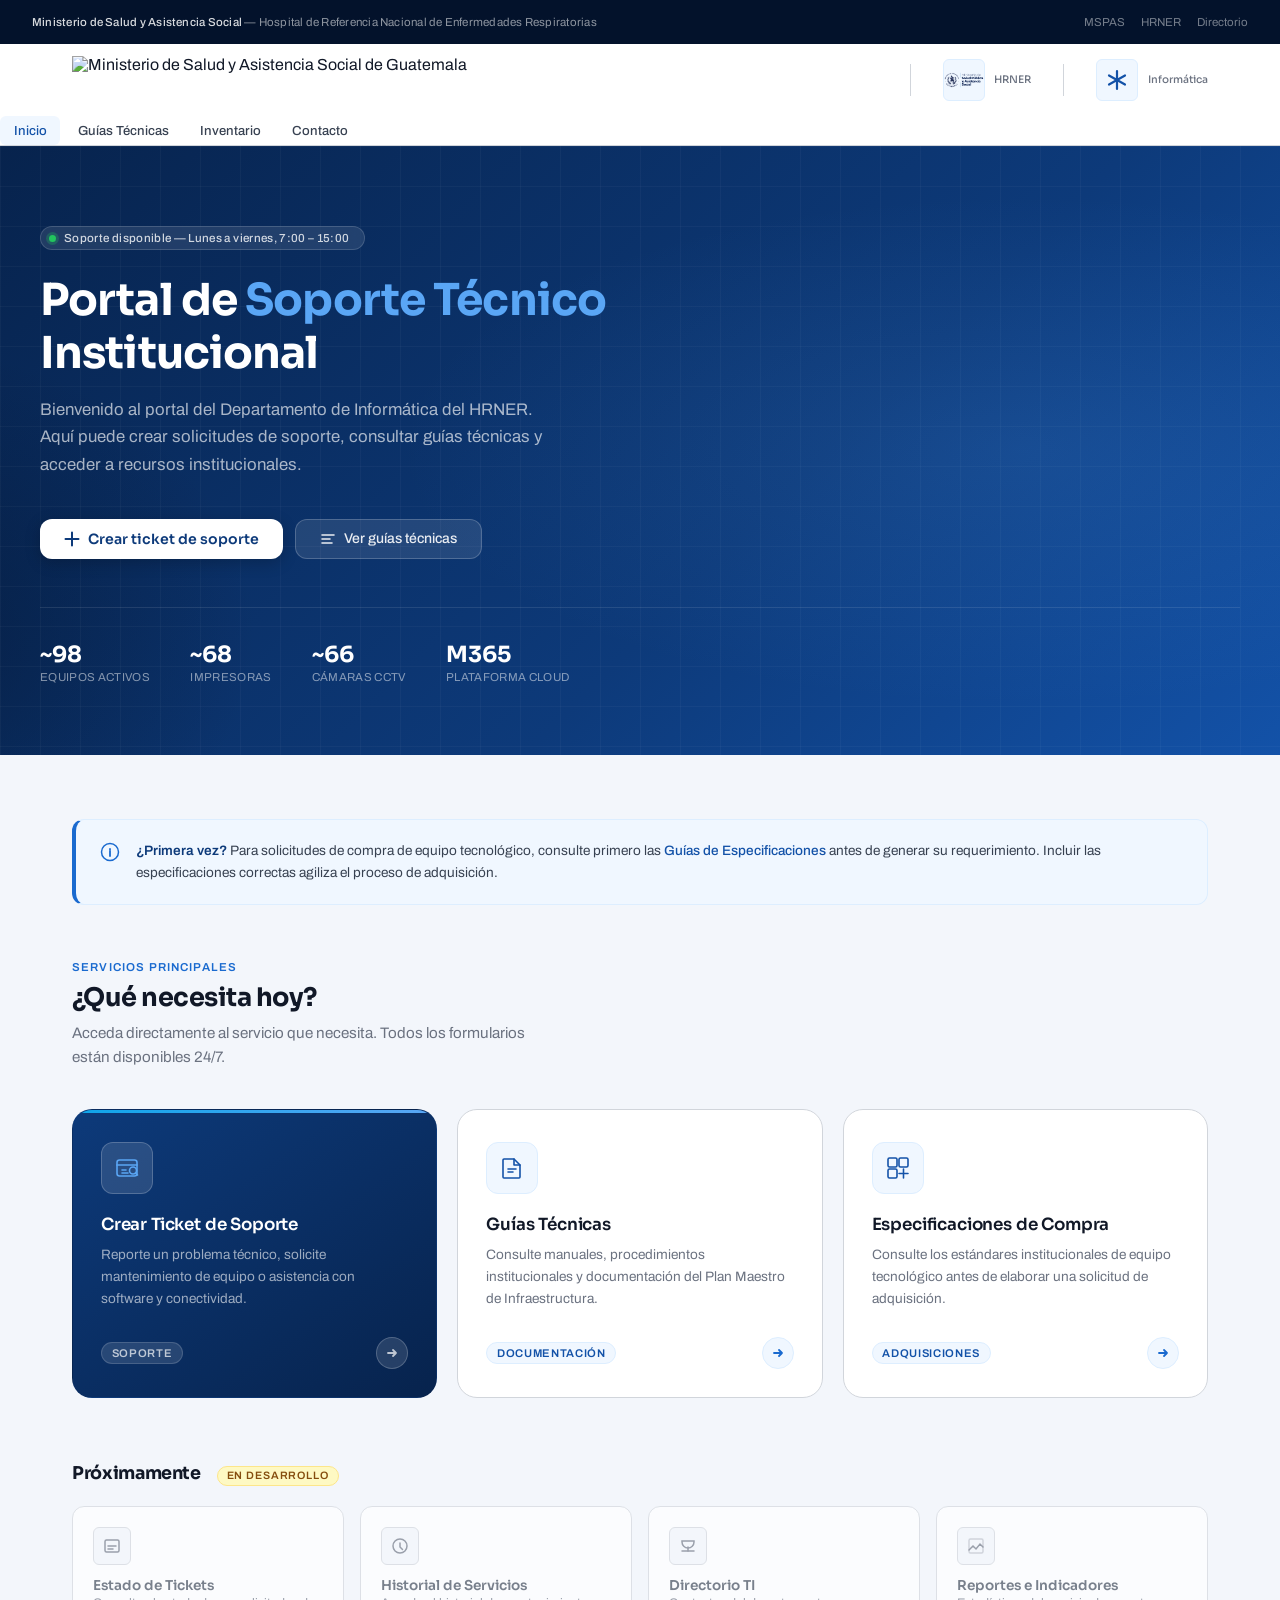
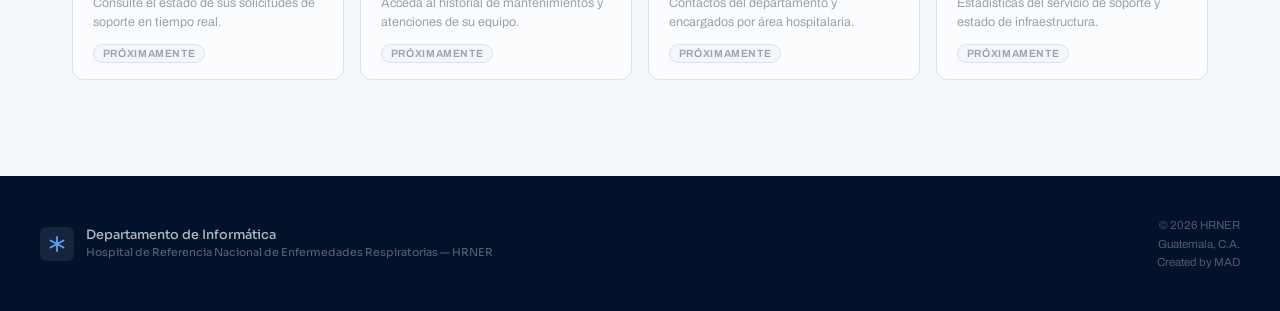
==== commit 1131c073: "Update index.html Redimensión logos." ====
--- a/index.html
+++ b/index.html
@@ -750,20 +750,9 @@
     <div class="header-inner">
 
       <!-- Logos -->
-      <div class="logo-strip">
-        <!-- Logo MSPAS placeholder -->
-        <div class="logo-placeholder">
-          <div class="logo-box">
-            <!-- Cruz de Lorena simplificada / placeholder MSPAS -->
-            <svg viewBox="0 0 26 26" fill="none" xmlns="http://www.w3.org/2000/svg">
-              <rect x="11" y="2" width="4" height="5" rx="1" fill="#1352a8"/>
-              <rect x="11" y="9" width="4" height="14" rx="1" fill="#1352a8"/>
-              <rect x="6"  y="7" width="14" height="3.5" rx="1" fill="#1352a8"/>
-              <rect x="7.5" y="13" width="11" height="3" rx="1" fill="#1352a8"/>
-            </svg>
-          </div>
-          <span class="logo-label">Ministerio de Salud y Asistencia Social</span>
-        </div>
+     <div class="logo-strip">
+      <img src="Logotipo_MSPAS.png" alt="Ministerio de Salud y Asistencia Social de Guatemala" style="height:48px; width:auto; object-fit:contain;" />
+    </div>
 
         <div class="logo-divider"></div>
 
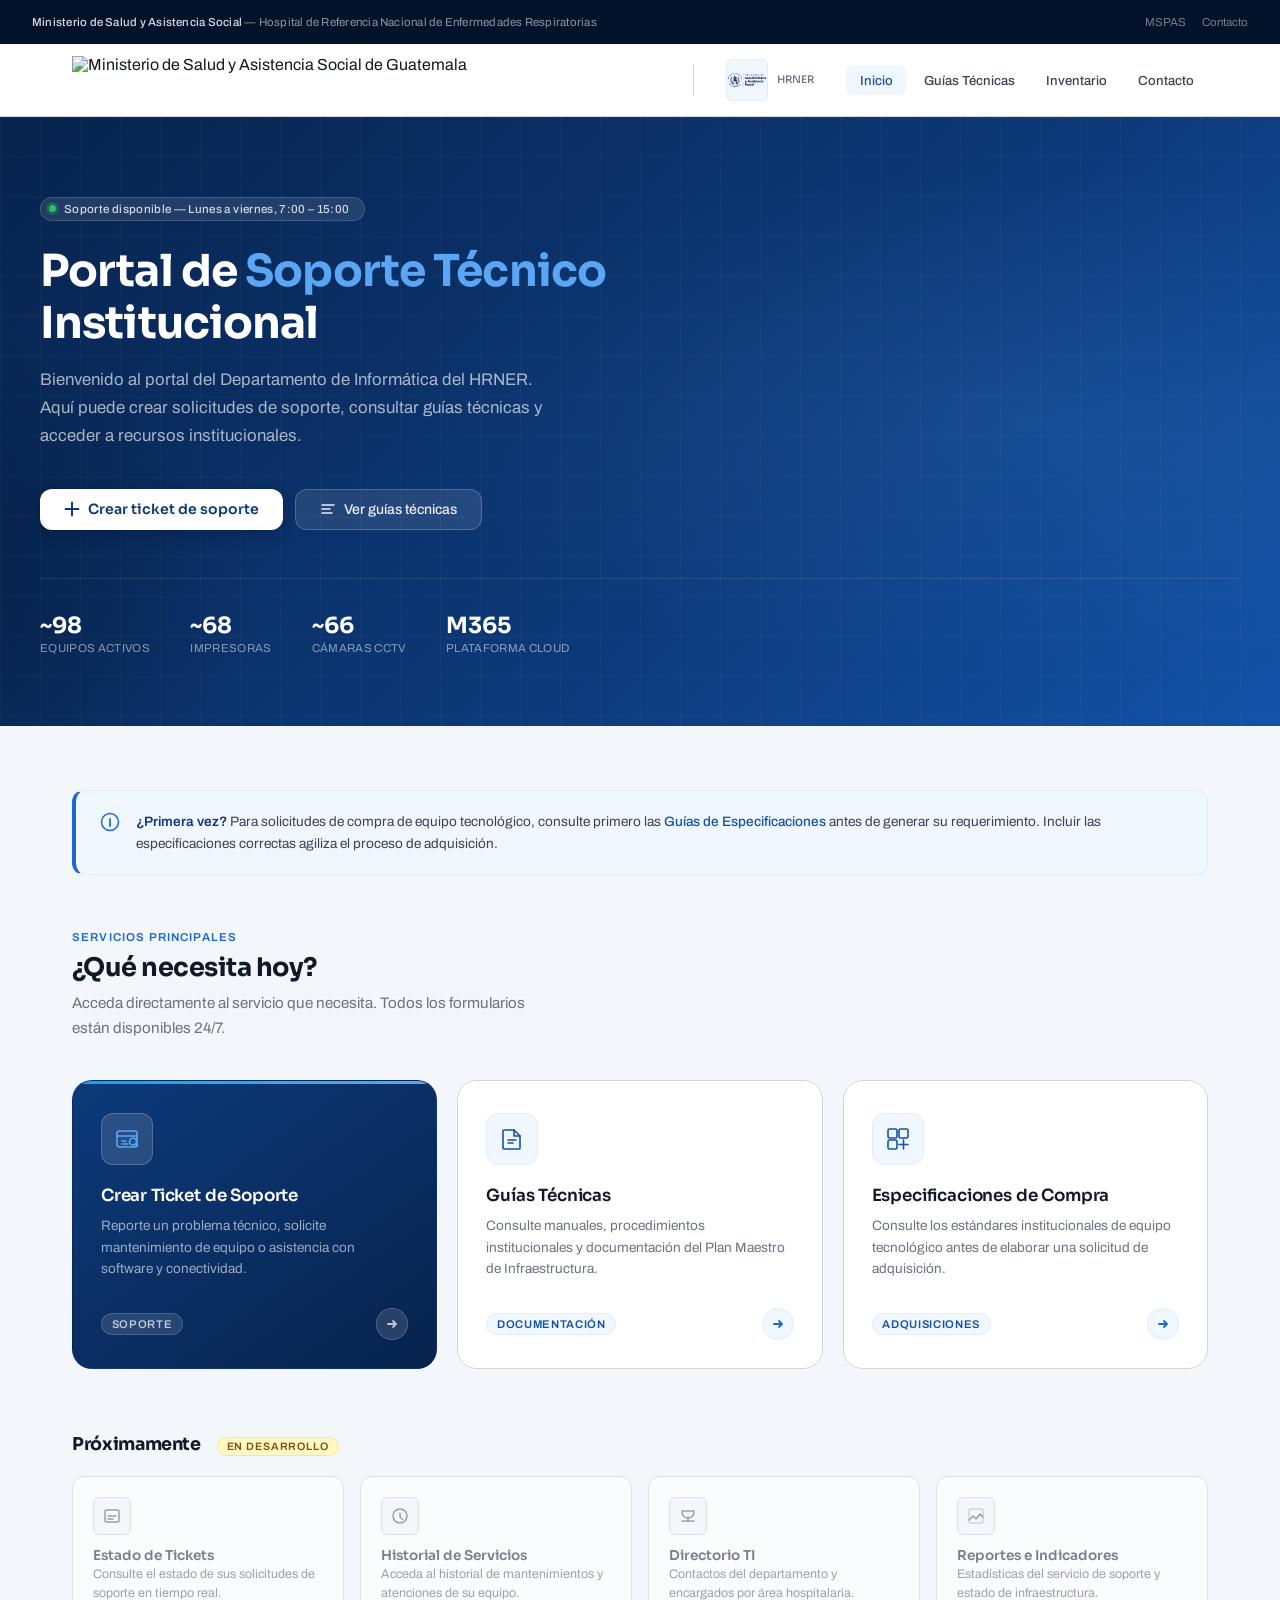
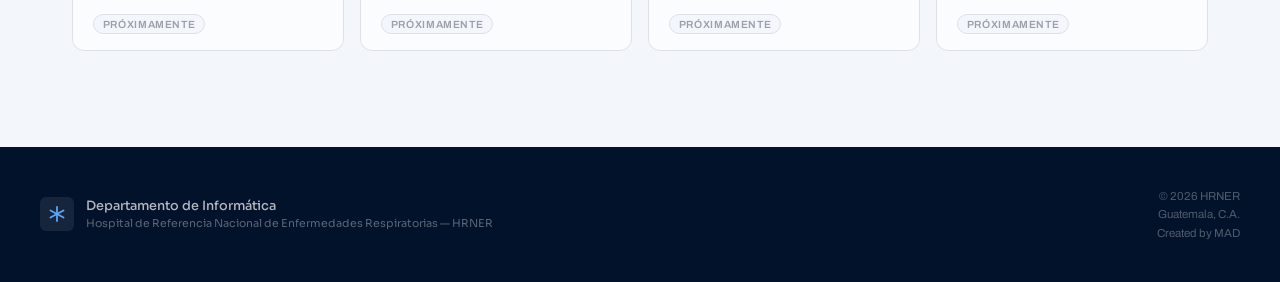
==== commit 089502eb: "Update index.html" ====
--- a/index.html
+++ b/index.html
@@ -740,8 +740,7 @@
     </span>
     <nav class="topbar-links">
       <a href="#">MSPAS</a>
-      <a href="#">HRNER</a>
-      <a href="#">Directorio</a>
+      <a href="#">Contacto</a>
     </nav>
   </div>
 
@@ -763,22 +762,6 @@
           </div>
           <span class="logo-label">HRNER</span>
         </div>
-
-        <div class="logo-divider"></div>
-
-        <!-- Logo Informática placeholder -->
-        <div class="logo-placeholder">
-          <div class="logo-box">
-            <!-- Asterisco de 6 puntas (referencia al logo del Depto.) -->
-            <svg viewBox="0 0 26 26" fill="none" xmlns="http://www.w3.org/2000/svg">
-              <line x1="13" y1="4"  x2="13" y2="22" stroke="#1352a8" stroke-width="2.2" stroke-linecap="round"/>
-              <line x1="5"  y1="8.5" x2="21" y2="17.5" stroke="#1352a8" stroke-width="2.2" stroke-linecap="round"/>
-              <line x1="21" y1="8.5" x2="5"  y2="17.5" stroke="#1352a8" stroke-width="2.2" stroke-linecap="round"/>
-            </svg>
-          </div>
-          <span class="logo-label">Informática</span>
-        </div>
-      </div>
 
       <!-- Navigation -->
       <nav class="header-nav">
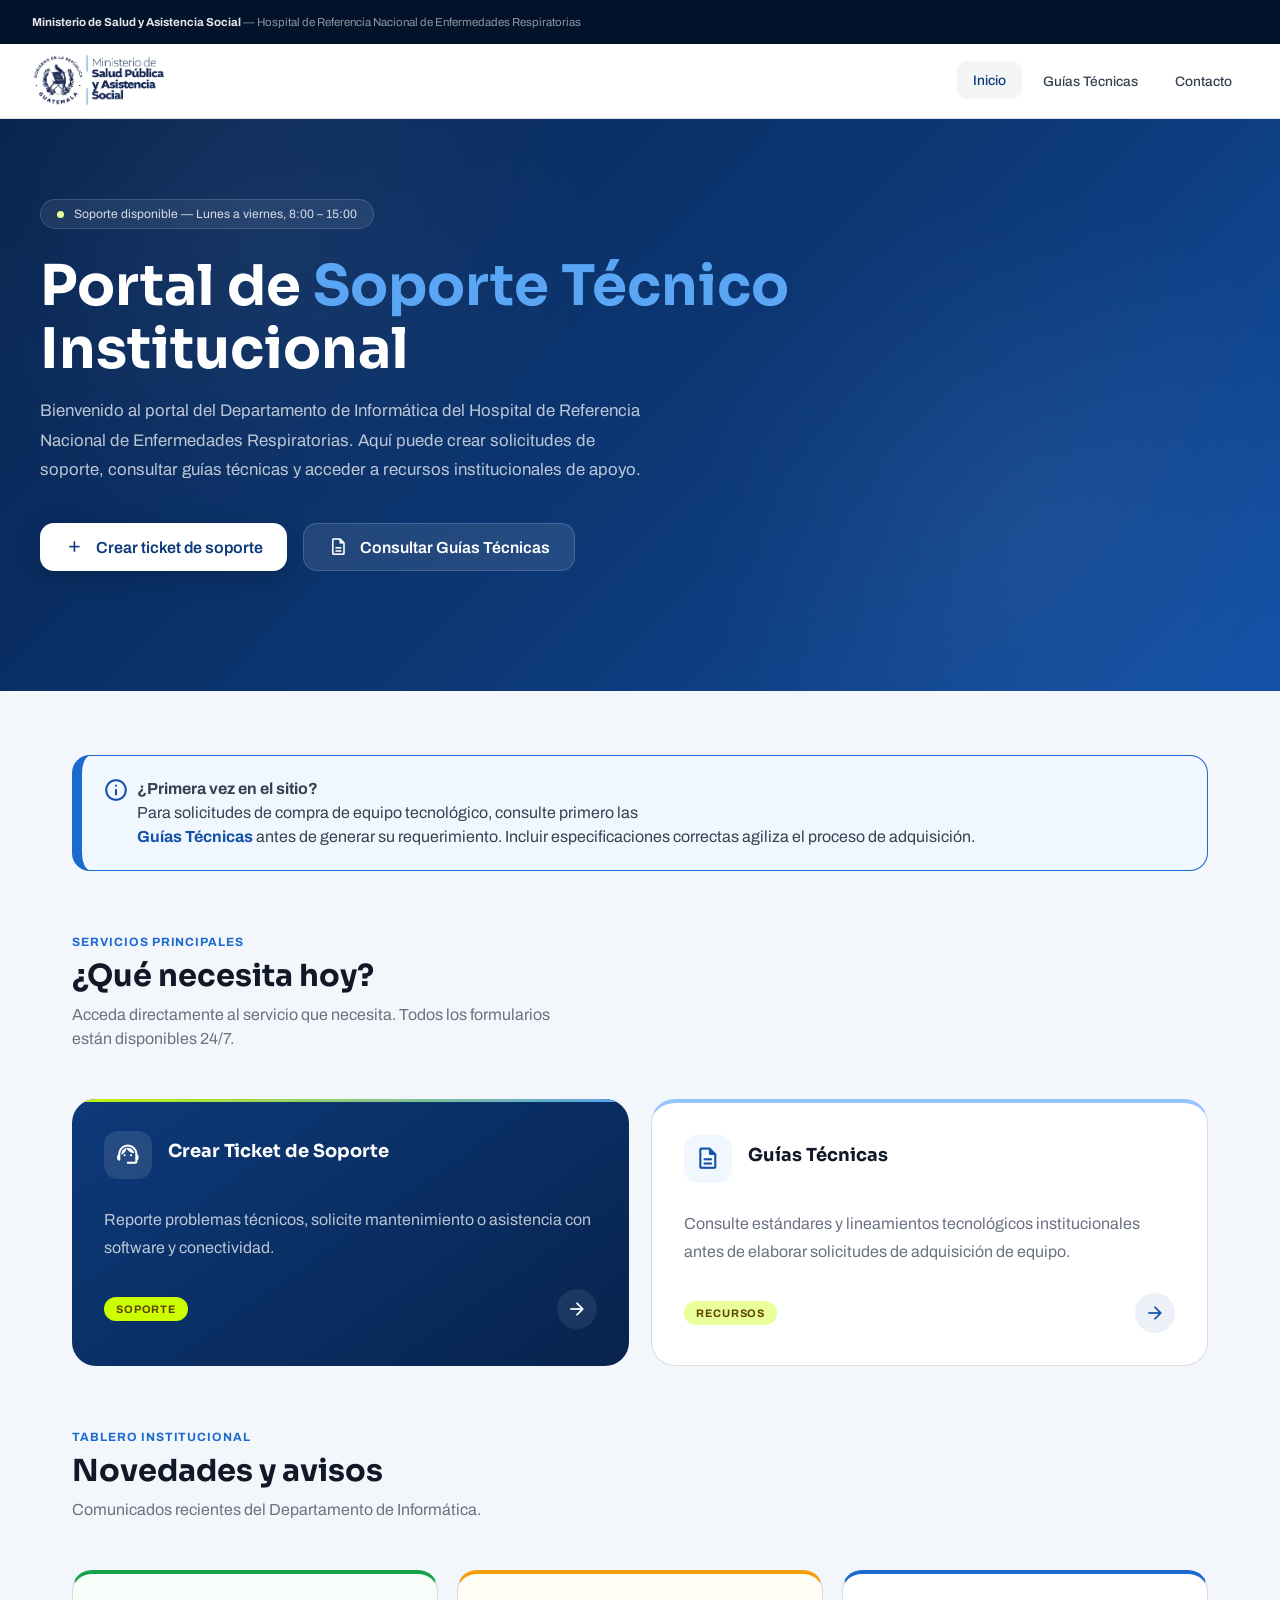
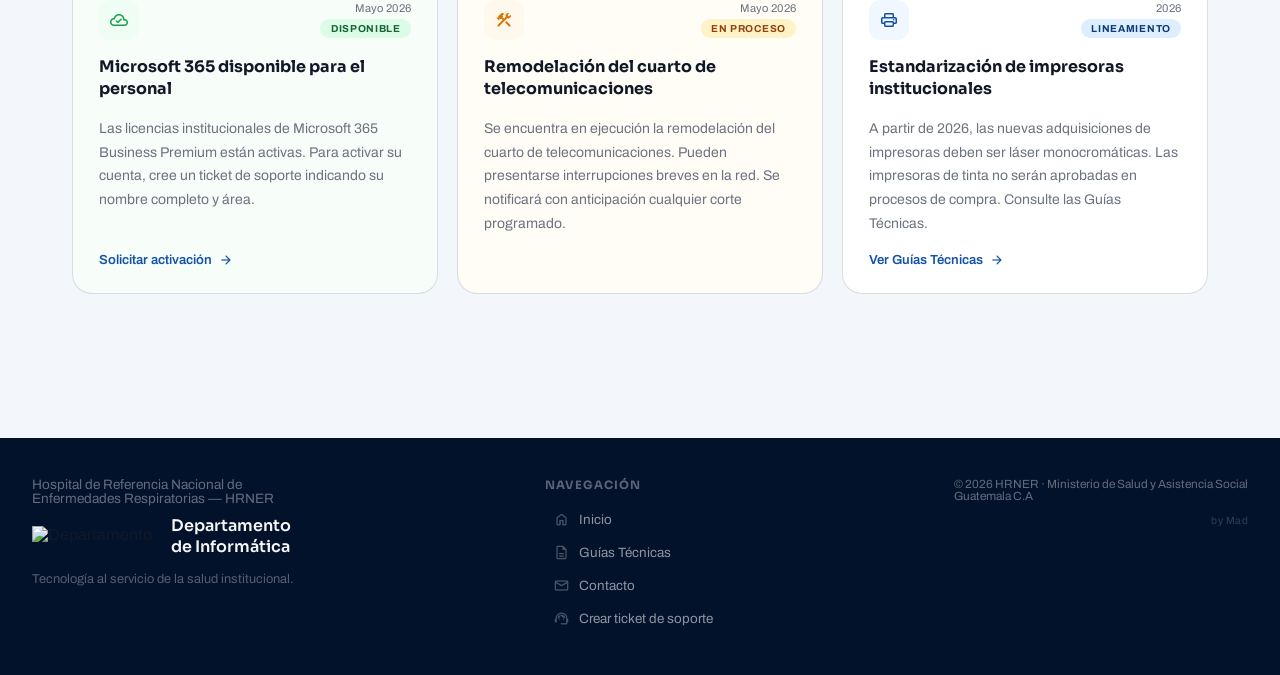
==== commit 9a11d1b0: "Rename index2.html to index.html" ====
--- a/index.html
+++ b/index.html
@@ -1,1051 +1,493 @@
-<!DOCTYPE html>
-<html lang="es">
-<head>
-  <meta charset="UTF-8" />
-  <meta name="viewport" content="width=device-width, initial-scale=1.0" />
-  <title>Soporte Técnico — Departamento de Informática</title>
-  <link rel="preconnect" href="https://fonts.googleapis.com" />
-  <link rel="preconnect" href="https://fonts.gstatic.com" crossorigin />
-  <link href="https://fonts.googleapis.com/css2?family=Sora:wght@300;400;500;600;700&family=Archivo:wght@300;400;500;600&display=swap" rel="stylesheet" />
-  <style>
-    /* ──────────────────────────────────────────────
-       TOKENS
-    ────────────────────────────────────────────── */
-    :root {
-      --blue-950:  #03122b;
-      --blue-900:  #07234d;
-      --blue-800:  #0d3a7a;
-      --blue-700:  #1352a8;
-      --blue-600:  #1a6acf;
-      --blue-500:  #2282f0;
-      --blue-400:  #5aa6f5;
-      --blue-100:  #ddeeff;
-      --blue-50:   #f0f7ff;
-
-      --neutral-900: #111827;
-      --neutral-700: #374151;
-      --neutral-500: #6b7280;
-      --neutral-300: #d1d5db;
-      --neutral-100: #f3f6fb;
-      --white:       #ffffff;
-
-      --accent:     #0ea5e9;
-      --accent-dim: rgba(14,165,233,.12);
-
-      --radius-sm:  6px;
-      --radius-md:  12px;
-      --radius-lg:  20px;
-
-      --shadow-card: 0 1px 3px rgba(0,0,0,.06), 0 4px 16px rgba(0,0,0,.06);
-      --shadow-hover: 0 8px 32px rgba(19,82,168,.15), 0 2px 8px rgba(0,0,0,.08);
-
-      --font-head: 'Sora', sans-serif;
-      --font-body: 'Archivo', sans-serif;
-    }
-
-    /* ──────────────────────────────────────────────
-       RESET
-    ────────────────────────────────────────────── */
-    *, *::before, *::after { box-sizing: border-box; margin: 0; padding: 0; }
-    html { scroll-behavior: smooth; }
-    body {
-      font-family: var(--font-body);
-      background: var(--neutral-100);
-      color: var(--neutral-900);
-      -webkit-font-smoothing: antialiased;
-    }
-    a { text-decoration: none; color: inherit; }
-    button { font-family: inherit; cursor: pointer; border: none; background: none; }
-
-    /* ──────────────────────────────────────────────
-       TOPBAR INSTITUCIONAL
-    ────────────────────────────────────────────── */
-    .topbar {
-      background: var(--blue-950);
-      padding: 0 2rem;
-      display: flex;
-      align-items: center;
-      height: 44px;
-      gap: 1.25rem;
-    }
-    .topbar-text {
-      font-family: var(--font-body);
-      font-size: .72rem;
-      font-weight: 400;
-      color: rgba(255,255,255,.55);
-      letter-spacing: .02em;
-      flex: 1;
-    }
-    .topbar-text strong {
-      color: rgba(255,255,255,.85);
-      font-weight: 500;
-    }
-    .topbar-links {
-      display: flex;
-      gap: 1rem;
-    }
-    .topbar-links a {
-      font-size: .72rem;
-      color: rgba(255,255,255,.45);
-      transition: color .2s;
-    }
-    .topbar-links a:hover { color: var(--accent); }
-
-    /* ──────────────────────────────────────────────
-       HEADER
-    ────────────────────────────────────────────── */
-    .header {
-      background: var(--white);
-      border-bottom: 1px solid var(--neutral-300);
-      position: sticky;
-      top: 0;
-      z-index: 100;
-    }
-    .header-inner {
-      max-width: 1200px;
-      margin: 0 auto;
-      padding: 0 2rem;
-      display: flex;
-      align-items: center;
-      height: 72px;
-      gap: 2rem;
-    }
-
-    /* Logo strip */
-    .logo-strip {
-      display: flex;
-      align-items: center;
-      gap: 1.25rem;
-      flex: 1;
-    }
-    .logo-placeholder {
-      display: flex;
-      align-items: center;
-      gap: .6rem;
-    }
-    .logo-box {
-      width: 42px;
-      height: 42px;
-      border-radius: var(--radius-sm);
-      background: var(--blue-50);
-      border: 1px solid var(--blue-100);
-      display: flex;
-      align-items: center;
-      justify-content: center;
-      overflow: hidden;
-      flex-shrink: 0;
-    }
-    .logo-box svg { width: 26px; height: 26px; }
-    .logo-label {
-      font-family: var(--font-head);
-      font-size: .65rem;
-      font-weight: 500;
-      color: var(--neutral-500);
-      line-height: 1.3;
-      max-width: 90px;
-    }
-    .logo-divider {
-      width: 1px;
-      height: 32px;
-      background: var(--neutral-300);
-      flex-shrink: 0;
-    }
-
-    /* Nav */
-    .header-nav {
-      display: flex;
-      align-items: center;
-      gap: .25rem;
-    }
-    .nav-link {
-      font-family: var(--font-body);
-      font-size: .82rem;
-      font-weight: 500;
-      color: var(--neutral-700);
-      padding: .45rem .85rem;
-      border-radius: var(--radius-sm);
-      transition: background .18s, color .18s;
-      white-space: nowrap;
-    }
-    .nav-link:hover { background: var(--blue-50); color: var(--blue-700); }
-    .nav-link.active { background: var(--blue-50); color: var(--blue-700); }
-
-    /* Mobile menu toggle */
-    .menu-toggle {
-      display: none;
-      padding: .5rem;
-      border-radius: var(--radius-sm);
-      color: var(--neutral-700);
-      transition: background .18s;
-    }
-    .menu-toggle:hover { background: var(--neutral-100); }
-
-    /* ──────────────────────────────────────────────
-       HERO
-    ────────────────────────────────────────────── */
-    .hero {
-      background: linear-gradient(135deg, var(--blue-900) 0%, var(--blue-800) 60%, var(--blue-700) 100%);
-      position: relative;
-      overflow: hidden;
-      padding: 5rem 2rem 4.5rem;
-    }
-    .hero::before {
-      content: '';
-      position: absolute;
-      inset: 0;
-      background:
-        radial-gradient(ellipse 70% 60% at 80% 50%, rgba(90,166,245,.12) 0%, transparent 70%),
-        radial-gradient(ellipse 50% 80% at -10% 80%, rgba(3,18,43,.5) 0%, transparent 60%);
-      pointer-events: none;
-    }
-    /* Subtle grid texture */
-    .hero::after {
-      content: '';
-      position: absolute;
-      inset: 0;
-      background-image:
-        linear-gradient(rgba(255,255,255,.03) 1px, transparent 1px),
-        linear-gradient(90deg, rgba(255,255,255,.03) 1px, transparent 1px);
-      background-size: 40px 40px;
-      pointer-events: none;
-    }
-
-    .hero-inner {
-      max-width: 1200px;
-      margin: 0 auto;
-      position: relative;
-      z-index: 1;
-    }
-    .hero-badge {
-      display: inline-flex;
-      align-items: center;
-      gap: .5rem;
-      background: rgba(255,255,255,.1);
-      border: 1px solid rgba(255,255,255,.15);
-      border-radius: 99px;
-      padding: .3rem .9rem .3rem .5rem;
-      margin-bottom: 1.5rem;
-      backdrop-filter: blur(8px);
-    }
-    .hero-badge-dot {
-      width: 7px; height: 7px;
-      border-radius: 50%;
-      background: #22c55e;
-      box-shadow: 0 0 0 3px rgba(34,197,94,.25);
-      animation: pulse 2.5s ease infinite;
-    }
-    @keyframes pulse {
-      0%, 100% { box-shadow: 0 0 0 3px rgba(34,197,94,.25); }
-      50%       { box-shadow: 0 0 0 6px rgba(34,197,94,.1); }
-    }
-    .hero-badge span {
-      font-size: .73rem;
-      font-weight: 500;
-      color: rgba(255,255,255,.8);
-      letter-spacing: .03em;
-    }
-
-    .hero-title {
-      font-family: var(--font-head);
-      font-size: clamp(1.75rem, 4vw, 2.75rem);
-      font-weight: 700;
-      color: var(--white);
-      line-height: 1.2;
-      max-width: 640px;
-      margin-bottom: 1rem;
-      letter-spacing: -.02em;
-    }
-    .hero-title em {
-      font-style: normal;
-      color: var(--blue-400);
-    }
-    .hero-subtitle {
-      font-size: clamp(.9rem, 2vw, 1.05rem);
-      font-weight: 400;
-      color: rgba(255,255,255,.65);
-      max-width: 520px;
-      line-height: 1.65;
-      margin-bottom: 2.5rem;
-    }
-    .hero-cta {
-      display: flex;
-      flex-wrap: wrap;
-      gap: .75rem;
-      align-items: center;
-    }
-    .btn-primary {
-      display: inline-flex;
-      align-items: center;
-      gap: .5rem;
-      background: var(--white);
-      color: var(--blue-800);
-      font-family: var(--font-head);
-      font-size: .88rem;
-      font-weight: 600;
-      padding: .7rem 1.5rem;
-      border-radius: var(--radius-md);
-      transition: transform .2s, box-shadow .2s;
-      box-shadow: 0 4px 16px rgba(0,0,0,.2);
-    }
-    .btn-primary:hover { transform: translateY(-1px); box-shadow: 0 8px 24px rgba(0,0,0,.25); }
-    .btn-secondary {
-      display: inline-flex;
-      align-items: center;
-      gap: .5rem;
-      background: rgba(255,255,255,.1);
-      border: 1px solid rgba(255,255,255,.2);
-      color: rgba(255,255,255,.9);
-      font-family: var(--font-body);
-      font-size: .88rem;
-      font-weight: 500;
-      padding: .7rem 1.5rem;
-      border-radius: var(--radius-md);
-      backdrop-filter: blur(8px);
-      transition: background .2s, border-color .2s;
-    }
-    .btn-secondary:hover { background: rgba(255,255,255,.18); border-color: rgba(255,255,255,.35); }
-
-    /* Hero stats strip */
-    .hero-stats {
-      display: flex;
-      gap: 2.5rem;
-      margin-top: 3rem;
-      padding-top: 2rem;
-      border-top: 1px solid rgba(255,255,255,.1);
-      flex-wrap: wrap;
-    }
-    .stat-item { display: flex; flex-direction: column; gap: .2rem; }
-    .stat-value {
-      font-family: var(--font-head);
-      font-size: 1.4rem;
-      font-weight: 700;
-      color: var(--white);
-    }
-    .stat-label {
-      font-size: .72rem;
-      font-weight: 400;
-      color: rgba(255,255,255,.5);
-      letter-spacing: .03em;
-      text-transform: uppercase;
-    }
-
-    /* ──────────────────────────────────────────────
-       MAIN CONTENT
-    ────────────────────────────────────────────── */
-    .main {
-      max-width: 1200px;
-      margin: 0 auto;
-      padding: 4rem 2rem 6rem;
-    }
-
-    /* Section heading */
-    .section-heading {
-      margin-bottom: 2.5rem;
-    }
-    .section-label {
-      font-size: .72rem;
-      font-weight: 600;
-      letter-spacing: .1em;
-      text-transform: uppercase;
-      color: var(--blue-600);
-      margin-bottom: .5rem;
-    }
-    .section-title {
-      font-family: var(--font-head);
-      font-size: clamp(1.25rem, 2.5vw, 1.6rem);
-      font-weight: 700;
-      color: var(--neutral-900);
-      letter-spacing: -.02em;
-      line-height: 1.25;
-    }
-    .section-desc {
-      font-size: .95rem;
-      color: var(--neutral-500);
-      margin-top: .5rem;
-      max-width: 480px;
-      line-height: 1.6;
-    }
-
-    /* ──────────────────────────────────────────────
-       PRIMARY CARDS GRID
-    ────────────────────────────────────────────── */
-    .primary-grid {
-      display: grid;
-      grid-template-columns: repeat(3, 1fr);
-      gap: 1.25rem;
-      margin-bottom: 4rem;
-    }
-
-    .card-primary {
-      background: var(--white);
-      border: 1px solid var(--neutral-300);
-      border-radius: var(--radius-lg);
-      padding: 2rem 1.75rem 1.75rem;
-      display: flex;
-      flex-direction: column;
-      gap: 1.25rem;
-      cursor: pointer;
-      transition: transform .22s cubic-bezier(.34,1.56,.64,1), box-shadow .22s ease, border-color .22s;
-      position: relative;
-      overflow: hidden;
-      text-decoration: none;
-      color: inherit;
-    }
-    .card-primary::before {
-      content: '';
-      position: absolute;
-      top: 0; left: 0; right: 0;
-      height: 3px;
-      background: linear-gradient(90deg, var(--blue-600), var(--blue-400));
-      opacity: 0;
-      transition: opacity .22s;
-    }
-    .card-primary:hover {
-      transform: translateY(-4px);
-      box-shadow: var(--shadow-hover);
-      border-color: var(--blue-100);
-    }
-    .card-primary:hover::before { opacity: 1; }
-
-    /* Featured card */
-    .card-primary.featured {
-      background: linear-gradient(145deg, var(--blue-800) 0%, var(--blue-900) 100%);
-      border-color: transparent;
-      color: var(--white);
-    }
-    .card-primary.featured::before {
-      background: linear-gradient(90deg, var(--accent), var(--blue-400));
-      opacity: 1;
-    }
-    .card-primary.featured:hover {
-      box-shadow: 0 12px 40px rgba(7,35,77,.4), 0 4px 12px rgba(0,0,0,.15);
-      border-color: transparent;
-    }
-
-    .card-icon-wrap {
-      width: 52px; height: 52px;
-      border-radius: var(--radius-md);
-      background: var(--blue-50);
-      border: 1px solid var(--blue-100);
-      display: flex;
-      align-items: center;
-      justify-content: center;
-      flex-shrink: 0;
-      transition: background .2s, border-color .2s;
-    }
-    .card-primary.featured .card-icon-wrap {
-      background: rgba(255,255,255,.12);
-      border-color: rgba(255,255,255,.2);
-    }
-    .card-primary:hover .card-icon-wrap {
-      background: var(--blue-100);
-    }
-    .card-icon-wrap svg { width: 26px; height: 26px; color: var(--blue-700); }
-    .card-primary.featured .card-icon-wrap svg { color: var(--blue-400); }
-
-    .card-body { flex: 1; display: flex; flex-direction: column; gap: .5rem; }
-    .card-title {
-      font-family: var(--font-head);
-      font-size: 1.05rem;
-      font-weight: 600;
-      line-height: 1.3;
-      letter-spacing: -.01em;
-    }
-    .card-desc {
-      font-size: .85rem;
-      line-height: 1.6;
-      color: var(--neutral-500);
-    }
-    .card-primary.featured .card-desc { color: rgba(255,255,255,.6); }
-
-    .card-footer {
-      display: flex;
-      align-items: center;
-      justify-content: space-between;
-      margin-top: .5rem;
-    }
-    .card-tag {
-      font-size: .7rem;
-      font-weight: 600;
-      letter-spacing: .06em;
-      text-transform: uppercase;
-      padding: .25rem .6rem;
-      border-radius: 99px;
-      background: var(--blue-50);
-      color: var(--blue-700);
-      border: 1px solid var(--blue-100);
-    }
-    .card-primary.featured .card-tag {
-      background: rgba(255,255,255,.12);
-      color: rgba(255,255,255,.7);
-      border-color: rgba(255,255,255,.15);
-    }
-    .card-arrow {
-      width: 32px; height: 32px;
-      border-radius: 50%;
-      background: var(--blue-50);
-      border: 1px solid var(--blue-100);
-      display: flex;
-      align-items: center;
-      justify-content: center;
-      transition: background .2s, transform .2s;
-    }
-    .card-primary.featured .card-arrow {
-      background: rgba(255,255,255,.12);
-      border-color: rgba(255,255,255,.2);
-    }
-    .card-primary:hover .card-arrow {
-      background: var(--blue-600);
-      border-color: var(--blue-600);
-      transform: translateX(2px);
-    }
-    .card-arrow svg { width: 14px; height: 14px; color: var(--blue-600); }
-    .card-primary:hover .card-arrow svg { color: var(--white); }
-    .card-primary.featured .card-arrow svg { color: rgba(255,255,255,.7); }
-    .card-primary.featured:hover .card-arrow { background: rgba(255,255,255,.2); border-color: rgba(255,255,255,.3); }
-    .card-primary.featured:hover .card-arrow svg { color: var(--white); }
-
-    /* ──────────────────────────────────────────────
-       SECONDARY OPTIONS (coming soon / additional)
-    ────────────────────────────────────────────── */
-    .secondary-heading {
-      display: flex;
-      align-items: baseline;
-      gap: 1rem;
-      margin-bottom: 1.25rem;
-    }
-    .secondary-heading .section-title { font-size: 1.1rem; }
-    .tag-soon {
-      font-size: .67rem;
-      font-weight: 600;
-      letter-spacing: .08em;
-      text-transform: uppercase;
-      padding: .2rem .55rem;
-      border-radius: 99px;
-      background: #fef9c3;
-      color: #854d0e;
-      border: 1px solid #fde68a;
-    }
-
-    .secondary-grid {
-      display: grid;
-      grid-template-columns: repeat(4, 1fr);
-      gap: 1rem;
-    }
-
-    .card-secondary {
-      background: var(--white);
-      border: 1px solid var(--neutral-300);
-      border-radius: var(--radius-md);
-      padding: 1.25rem 1.25rem 1rem;
-      display: flex;
-      flex-direction: column;
-      gap: .75rem;
-      cursor: default;
-      opacity: .65;
-      position: relative;
-      overflow: hidden;
-      transition: opacity .2s;
-    }
-    .card-secondary:hover { opacity: .8; }
-    .card-sec-icon {
-      width: 38px; height: 38px;
-      border-radius: var(--radius-sm);
-      background: var(--neutral-100);
-      border: 1px solid var(--neutral-300);
-      display: flex;
-      align-items: center;
-      justify-content: center;
-    }
-    .card-sec-icon svg { width: 18px; height: 18px; color: var(--neutral-500); }
-    .card-sec-title {
-      font-family: var(--font-head);
-      font-size: .85rem;
-      font-weight: 600;
-      color: var(--neutral-700);
-      line-height: 1.3;
-    }
-    .card-sec-desc {
-      font-size: .78rem;
-      color: var(--neutral-500);
-      line-height: 1.5;
-    }
-    .badge-soon {
-      font-size: .65rem;
-      font-weight: 600;
-      letter-spacing: .06em;
-      text-transform: uppercase;
-      padding: .2rem .55rem;
-      border-radius: 99px;
-      background: var(--neutral-100);
-      color: var(--neutral-500);
-      border: 1px solid var(--neutral-300);
-      align-self: flex-start;
-    }
-
-    /* ──────────────────────────────────────────────
-       INFO BANNER
-    ────────────────────────────────────────────── */
-    .info-banner {
-      background: var(--blue-50);
-      border: 1px solid var(--blue-100);
-      border-left: 4px solid var(--blue-600);
-      border-radius: var(--radius-md);
-      padding: 1.25rem 1.5rem;
-      display: flex;
-      align-items: flex-start;
-      gap: 1rem;
-      margin-bottom: 3.5rem;
-    }
-    .info-banner svg { width: 20px; height: 20px; color: var(--blue-600); flex-shrink: 0; margin-top: .1rem; }
-    .info-banner-text { font-size: .85rem; line-height: 1.6; color: var(--neutral-700); }
-    .info-banner-text strong { color: var(--blue-800); font-weight: 600; }
-
-    /* ──────────────────────────────────────────────
-       FOOTER
-    ────────────────────────────────────────────── */
-    .footer {
-      background: var(--blue-950);
-      padding: 2.5rem 2rem;
-    }
-    .footer-inner {
-      max-width: 1200px;
-      margin: 0 auto;
-      display: flex;
-      align-items: center;
-      justify-content: space-between;
-      flex-wrap: wrap;
-      gap: 1rem;
-    }
-    .footer-brand {
-      display: flex;
-      align-items: center;
-      gap: .75rem;
-    }
-    .footer-brand-icon {
-      width: 34px; height: 34px;
-      border-radius: var(--radius-sm);
-      background: rgba(255,255,255,.08);
-      display: flex;
-      align-items: center;
-      justify-content: center;
-    }
-    .footer-brand-icon svg { width: 18px; height: 18px; color: var(--blue-400); }
-    .footer-brand-text {
-      font-family: var(--font-head);
-      font-size: .8rem;
-      font-weight: 500;
-      color: rgba(255,255,255,.7);
-      line-height: 1.4;
-    }
-    .footer-brand-text small {
-      display: block;
-      font-size: .68rem;
-      color: rgba(255,255,255,.35);
-      font-weight: 400;
-    }
-    .footer-meta {
-      font-size: .72rem;
-      color: rgba(255,255,255,.3);
-      text-align: right;
-      line-height: 1.6;
-    }
-    .footer-meta a { color: rgba(255,255,255,.4); }
-    .footer-meta a:hover { color: var(--accent); }
-
-    /* ──────────────────────────────────────────────
-       MOBILE NAVIGATION DRAWER
-    ────────────────────────────────────────────── */
-    .mobile-nav {
-      display: none;
-      background: var(--white);
-      border-top: 1px solid var(--neutral-300);
-      padding: 1rem 2rem;
-      flex-direction: column;
-      gap: .25rem;
-    }
-    .mobile-nav.open { display: flex; }
-    .mobile-nav .nav-link { padding: .65rem .75rem; border-radius: var(--radius-sm); }
-
-    /* ──────────────────────────────────────────────
-       RESPONSIVE
-    ────────────────────────────────────────────── */
-    @media (max-width: 1024px) {
-      .secondary-grid { grid-template-columns: repeat(2, 1fr); }
-    }
-
-    @media (max-width: 768px) {
-      .topbar { display: none; }
-      .header-inner { padding: 0 1.25rem; height: 64px; }
-      .logo-strip { gap: .75rem; }
-      .logo-label { display: none; }
-      .logo-divider { display: none; }
-      .header-nav { display: none; }
-      .menu-toggle { display: flex; }
-
-      .hero { padding: 3rem 1.25rem 3rem; }
-      .hero-stats { gap: 1.5rem; }
-      .stat-value { font-size: 1.15rem; }
-
-      .main { padding: 2.5rem 1.25rem 4rem; }
-
-      .primary-grid {
-        grid-template-columns: 1fr;
-        gap: 1rem;
-      }
-      .card-primary { padding: 1.5rem; }
-
-      .secondary-grid { grid-template-columns: 1fr 1fr; }
-
-      .footer-inner { flex-direction: column; align-items: flex-start; }
-      .footer-meta { text-align: left; }
-    }
-
-    @media (max-width: 480px) {
-      .secondary-grid { grid-template-columns: 1fr; }
-      .hero-cta { flex-direction: column; align-items: flex-start; }
-      .btn-primary, .btn-secondary { width: 100%; justify-content: center; }
-    }
-
-    /* ──────────────────────────────────────────────
-       ENTRANCE ANIMATION
-    ────────────────────────────────────────────── */
-    @keyframes fadeUp {
-      from { opacity: 0; transform: translateY(20px); }
-      to   { opacity: 1; transform: translateY(0); }
-    }
-    .hero-inner > * {
-      animation: fadeUp .55s cubic-bezier(.22,1,.36,1) both;
-    }
-    .hero-badge    { animation-delay: .05s; }
-    .hero-title    { animation-delay: .12s; }
-    .hero-subtitle { animation-delay: .18s; }
-    .hero-cta      { animation-delay: .24s; }
-    .hero-stats    { animation-delay: .30s; }
-
-    .card-primary {
-      animation: fadeUp .5s cubic-bezier(.22,1,.36,1) both;
-    }
-    .primary-grid .card-primary:nth-child(1) { animation-delay: .1s; }
-    .primary-grid .card-primary:nth-child(2) { animation-delay: .17s; }
-    .primary-grid .card-primary:nth-child(3) { animation-delay: .24s; }
-  </style>
-</head>
-<body>
-
-  <!-- ── TOPBAR ── -->
-  <div class="topbar">
-    <span class="topbar-text">
-      <strong>Ministerio de Salud y Asistencia Social</strong> — Hospital de Referencia Nacional de Enfermedades Respiratorias
-    </span>
-    <nav class="topbar-links">
-      <a href="#">MSPAS</a>
-      <a href="#">Contacto</a>
-    </nav>
-  </div>
-
-  <!-- ── HEADER ── -->
-  <header class="header">
-    <div class="header-inner">
-
-      <!-- Logos -->
-     <div class="logo-strip">
-      <img src="Logotipo_MSPAS.png" alt="Ministerio de Salud y Asistencia Social de Guatemala" style="height:48px; width:auto; object-fit:contain;" />
-    </div>
-
-        <div class="logo-divider"></div>
-
-        <!-- Logo HRNER placeholder -->
-        <div class="logo-placeholder">
-          <div class="logo-box">
-            <img src="Logotipo-MSPAS.png" alt="HRNER" style="width:100%; height:100%; object-fit:contain;" />
-          </div>
-          <span class="logo-label">HRNER</span>
-        </div>
-
-      <!-- Navigation -->
-      <nav class="header-nav">
-        <a href="#" class="nav-link active">Inicio</a>
-        <a href="#" class="nav-link">Guías Técnicas</a>
-        <a href="#" class="nav-link">Inventario</a>
-        <a href="#" class="nav-link">Contacto</a>
-      </nav>
-
-      <!-- Mobile toggle -->
-      <button class="menu-toggle" id="menuToggle" aria-label="Menú">
-        <svg width="22" height="22" viewBox="0 0 22 22" fill="none">
-          <path d="M3 6h16M3 11h16M3 16h16" stroke="currentColor" stroke-width="1.8" stroke-linecap="round"/>
-        </svg>
-      </button>
-    </div>
-
-    <!-- Mobile nav drawer -->
-    <nav class="mobile-nav" id="mobileNav">
-      <a href="#" class="nav-link active">Inicio</a>
-      <a href="#" class="nav-link">Guías Técnicas</a>
-      <a href="#" class="nav-link">Inventario</a>
-      <a href="#" class="nav-link">Contacto</a>
-    </nav>
-  </header>
-
-  <!-- ── HERO ── -->
-  <section class="hero">
-    <div class="hero-inner">
-      <div class="hero-badge">
-        <span class="hero-badge-dot"></span>
-        <span>Soporte disponible — Lunes a viernes, 7:00 – 15:00</span>
-      </div>
-
-      <h1 class="hero-title">
-        Portal de <em>Soporte Técnico</em><br/>Institucional
-      </h1>
-
-      <p class="hero-subtitle">
-        Bienvenido al portal del Departamento de Informática del HRNER.
-        Aquí puede crear solicitudes de soporte, consultar guías técnicas y acceder
-        a recursos institucionales.
-      </p>
-
-      <div class="hero-cta">
-        <a href="#" class="btn-primary">
-          <svg width="16" height="16" viewBox="0 0 16 16" fill="none">
-            <path d="M8 1.5v13M1.5 8h13" stroke="currentColor" stroke-width="2" stroke-linecap="round"/>
-          </svg>
-          Crear ticket de soporte
-        </a>
-        <a href="#" class="btn-secondary">
-          <svg width="16" height="16" viewBox="0 0 16 16" fill="none">
-            <path d="M2 4h12M2 8h8M2 12h10" stroke="currentColor" stroke-width="1.6" stroke-linecap="round"/>
-          </svg>
-          Ver guías técnicas
-        </a>
-      </div>
-
-      <div class="hero-stats">
-        <div class="stat-item">
-          <span class="stat-value">~98</span>
-          <span class="stat-label">Equipos activos</span>
-        </div>
-        <div class="stat-item">
-          <span class="stat-value">~68</span>
-          <span class="stat-label">Impresoras</span>
-        </div>
-        <div class="stat-item">
-          <span class="stat-value">~66</span>
-          <span class="stat-label">Cámaras CCTV</span>
-        </div>
-        <div class="stat-item">
-          <span class="stat-value">M365</span>
-          <span class="stat-label">Plataforma cloud</span>
-        </div>
-      </div>
-    </div>
-  </section>
-
-  <!-- ── MAIN ── -->
-  <main class="main">
-
-    <!-- Info banner -->
-    <div class="info-banner">
-      <svg viewBox="0 0 20 20" fill="none">
-        <circle cx="10" cy="10" r="8.5" stroke="currentColor" stroke-width="1.5"/>
-        <path d="M10 9v5M10 7v.5" stroke="currentColor" stroke-width="1.8" stroke-linecap="round"/>
-      </svg>
-      <p class="info-banner-text">
-        <strong>¿Primera vez?</strong> Para solicitudes de compra de equipo tecnológico, consulte primero
-        las <a href="#" style="color:var(--blue-700); font-weight:500;">Guías de Especificaciones</a>
-        antes de generar su requerimiento. Incluir las especificaciones correctas agiliza el proceso de adquisición.
-      </p>
-    </div>
-
-    <!-- Primary section -->
-    <div class="section-heading">
-      <p class="section-label">Servicios principales</p>
-      <h2 class="section-title">¿Qué necesita hoy?</h2>
-      <p class="section-desc">Acceda directamente al servicio que necesita. Todos los formularios están disponibles 24/7.</p>
-    </div>
-
-    <div class="primary-grid">
-
-      <!-- Card 1: Ticket soporte — FEATURED -->
-      <a href="#" class="card-primary featured">
-        <div class="card-icon-wrap">
-          <svg viewBox="0 0 26 26" fill="none" stroke="currentColor" stroke-width="1.6" stroke-linecap="round" stroke-linejoin="round">
-            <rect x="3" y="5" width="20" height="16" rx="2.5"/>
-            <path d="M3 10h20"/>
-            <path d="M8 15h4M8 18h6"/>
-            <circle cx="19" cy="15.5" r="3.5"/>
-            <path d="M21.5 18l2 2"/>
-          </svg>
-        </div>
-        <div class="card-body">
-          <h3 class="card-title">Crear Ticket de Soporte</h3>
-          <p class="card-desc">
-            Reporte un problema técnico, solicite mantenimiento de equipo o asistencia con software y conectividad.
-          </p>
-        </div>
-        <div class="card-footer">
-          <span class="card-tag">Soporte</span>
-          <span class="card-arrow">
-            <svg viewBox="0 0 14 14" fill="none" stroke="currentColor" stroke-width="1.8" stroke-linecap="round" stroke-linejoin="round">
-              <path d="M3 7h8M8 4l3 3-3 3"/>
-            </svg>
-          </span>
-        </div>
-      </a>
-
-      <!-- Card 2: Guías técnicas -->
-      <a href="#" class="card-primary">
-        <div class="card-icon-wrap">
-          <svg viewBox="0 0 26 26" fill="none" stroke="currentColor" stroke-width="1.6" stroke-linecap="round" stroke-linejoin="round">
-            <path d="M5 4h10l6 6v12a1 1 0 01-1 1H5a1 1 0 01-1-1V5a1 1 0 011-1z"/>
-            <path d="M15 4v6h6"/>
-            <path d="M9 14h8M9 17h5"/>
-          </svg>
-        </div>
-        <div class="card-body">
-          <h3 class="card-title">Guías Técnicas</h3>
-          <p class="card-desc">
-            Consulte manuales, procedimientos institucionales y documentación del Plan Maestro de Infraestructura.
-          </p>
-        </div>
-        <div class="card-footer">
-          <span class="card-tag">Documentación</span>
-          <span class="card-arrow">
-            <svg viewBox="0 0 14 14" fill="none" stroke="currentColor" stroke-width="1.8" stroke-linecap="round" stroke-linejoin="round">
-              <path d="M3 7h8M8 4l3 3-3 3"/>
-            </svg>
-          </span>
-        </div>
-      </a>
-
-      <!-- Card 3: Especificaciones de compra -->
-      <a href="#" class="card-primary">
-        <div class="card-icon-wrap">
-          <svg viewBox="0 0 26 26" fill="none" stroke="currentColor" stroke-width="1.6" stroke-linecap="round" stroke-linejoin="round">
-            <rect x="3" y="3" width="9" height="9" rx="1.5"/>
-            <rect x="14" y="3" width="9" height="9" rx="1.5"/>
-            <rect x="3" y="14" width="9" height="9" rx="1.5"/>
-            <path d="M14 18.5h9M18.5 14v9"/>
-          </svg>
-        </div>
-        <div class="card-body">
-          <h3 class="card-title">Especificaciones de Compra</h3>
-          <p class="card-desc">
-            Consulte los estándares institucionales de equipo tecnológico antes de elaborar una solicitud de adquisición.
-          </p>
-        </div>
-        <div class="card-footer">
-          <span class="card-tag">Adquisiciones</span>
-          <span class="card-arrow">
-            <svg viewBox="0 0 14 14" fill="none" stroke="currentColor" stroke-width="1.8" stroke-linecap="round" stroke-linejoin="round">
-              <path d="M3 7h8M8 4l3 3-3 3"/>
-            </svg>
-          </span>
-        </div>
-      </a>
-
-    </div>
-
-    <!-- Secondary section -->
-    <div class="secondary-heading">
-      <h2 class="section-title">Próximamente</h2>
-      <span class="tag-soon">En desarrollo</span>
-    </div>
-
-    <div class="secondary-grid">
-
-      <div class="card-secondary">
-        <div class="card-sec-icon">
-          <svg viewBox="0 0 18 18" fill="none" stroke="currentColor" stroke-width="1.5" stroke-linecap="round">
-            <rect x="2" y="3" width="14" height="12" rx="1.5"/>
-            <path d="M5 9h8M5 12h5"/>
-          </svg>
-        </div>
-        <div>
-          <p class="card-sec-title">Estado de Tickets</p>
-          <p class="card-sec-desc">Consulte el estado de sus solicitudes de soporte en tiempo real.</p>
-        </div>
-        <span class="badge-soon">Próximamente</span>
-      </div>
-
-      <div class="card-secondary">
-        <div class="card-sec-icon">
-          <svg viewBox="0 0 18 18" fill="none" stroke="currentColor" stroke-width="1.5" stroke-linecap="round">
-            <path d="M9 2a7 7 0 100 14A7 7 0 009 2z"/>
-            <path d="M9 6v4l2.5 2.5"/>
-          </svg>
-        </div>
-        <div>
-          <p class="card-sec-title">Historial de Servicios</p>
-          <p class="card-sec-desc">Acceda al historial de mantenimientos y atenciones de su equipo.</p>
-        </div>
-        <span class="badge-soon">Próximamente</span>
-      </div>
-
-      <div class="card-secondary">
-        <div class="card-sec-icon">
-          <svg viewBox="0 0 18 18" fill="none" stroke="currentColor" stroke-width="1.5" stroke-linecap="round">
-            <path d="M3 4h12v1a6 6 0 01-12 0V4zM3 14h12"/>
-            <path d="M9 10v4"/>
-          </svg>
-        </div>
-        <div>
-          <p class="card-sec-title">Directorio TI</p>
-          <p class="card-sec-desc">Contactos del departamento y encargados por área hospitalaria.</p>
-        </div>
-        <span class="badge-soon">Próximamente</span>
-      </div>
-
-      <div class="card-secondary">
-        <div class="card-sec-icon">
-          <svg viewBox="0 0 18 18" fill="none" stroke="currentColor" stroke-width="1.5" stroke-linecap="round">
-            <path d="M2 13l4-4 3 3 4-5 3 3"/>
-            <rect x="2" y="2" width="14" height="14" rx="1.5" stroke-opacity=".4"/>
-          </svg>
-        </div>
-        <div>
-          <p class="card-sec-title">Reportes e Indicadores</p>
-          <p class="card-sec-desc">Estadísticas del servicio de soporte y estado de infraestructura.</p>
-        </div>
-        <span class="badge-soon">Próximamente</span>
-      </div>
-
-    </div>
-
-  </main>
-
-  <!-- ── FOOTER ── -->
-  <footer class="footer">
-    <div class="footer-inner">
-      <div class="footer-brand">
-        <div class="footer-brand-icon">
-          <svg viewBox="0 0 18 18" fill="none">
-            <line x1="9" y1="2"  x2="9" y2="16" stroke="currentColor" stroke-width="1.8" stroke-linecap="round"/>
-            <line x1="2.5" y1="5.5" x2="15.5" y2="12.5" stroke="currentColor" stroke-width="1.8" stroke-linecap="round"/>
-            <line x1="15.5" y1="5.5" x2="2.5" y2="12.5" stroke="currentColor" stroke-width="1.8" stroke-linecap="round"/>
-          </svg>
-        </div>
-        <div class="footer-brand-text">
-          Departamento de Informática
-          <small>Hospital de Referencia Nacional de Enfermedades Respiratorias — HRNER</small>
-        </div>
-      </div>
-      <div class="footer-meta">
-        © 2026 HRNER<br/>
-        Guatemala, C.A.<br/>
-        Created by MAD
-      </div>
-    </div>
-  </footer>
-
-  <script>
-    // Mobile menu toggle
-    const toggle = document.getElementById('menuToggle');
-    const nav    = document.getElementById('mobileNav');
-    toggle.addEventListener('click', () => {
-      nav.classList.toggle('open');
-    });
-  </script>
-</body>
-</html>
+<!DOCTYPE html>
+<html lang="es">
+
+<head>
+
+  <meta charset="UTF-8" />
+  <meta name="viewport" content="width=device-width, initial-scale=1.0" />
+
+  <title>Soporte Técnico — HRNER</title>
+  <link rel="icon" type="image/png" href="img/favicon_Info.png">
+
+  <!-- ======================================================
+       GOOGLE FONTS
+  ====================================================== -->
+  <link rel="preconnect" href="https://fonts.googleapis.com" />
+  <link rel="preconnect" href="https://fonts.gstatic.com" crossorigin />
+
+  <link
+    href="https://fonts.googleapis.com/css2?family=Sora:wght@300;400;500;600;700&family=Archivo:wght@300;400;500;600&display=swap"
+    rel="stylesheet" />
+
+  <!-- ======================================================
+       MATERIAL SYMBOLS
+  ====================================================== -->
+  <link rel="stylesheet"
+    href="https://fonts.googleapis.com/css2?family=Material+Symbols+Rounded:opsz,wght,FILL,GRAD@24,400,0,0" />
+
+  <!-- ======================================================
+       MAIN CSS
+  ====================================================== -->
+  <link rel="stylesheet" href="css/style.css" />
+
+</head>
+
+<body>
+
+  <!-- ======================================================
+       TOPBAR
+  ====================================================== -->
+  <div class="topbar">
+
+    <span class="topbar-text">
+      <strong>Ministerio de Salud y Asistencia Social</strong>
+      — Hospital de Referencia Nacional de Enfermedades Respiratorias
+    </span>
+
+  </div>
+
+  <!-- ======================================================
+       HEADER
+  ====================================================== -->
+  <header class="header">
+
+    <div class="header-inner">
+
+      <!-- Logo -->
+      <div class="logo-strip">
+
+        <img
+          src="img/Logotipo-MSPAS.png"
+          alt="MSPAS"
+          class="main-logo" />
+
+      </div>
+
+      <!-- Desktop Navigation -->
+      <nav class="header-nav">
+
+        <a href="index.html" class="nav-link active">
+          Inicio
+        </a>
+
+        <a href="guias-tecnicas.html" class="nav-link">
+          Guías Técnicas
+        </a>
+
+        <a href="contacto.html" class="nav-link">
+          Contacto
+        </a>
+
+      </nav>
+
+      <!-- Mobile Button -->
+      <button class="menu-toggle" id="menuToggle">
+
+        <span class="material-symbols-rounded">
+          menu
+        </span>
+
+      </button>
+
+    </div>
+
+    <!-- Mobile Navigation -->
+    <nav class="mobile-nav" id="mobileNav">
+
+      <a href="index.html" class="nav-link active">
+        Inicio
+      </a>
+
+      <a href="guias-tecnicas.html" class="nav-link">
+        Guías Técnicas
+      </a>
+
+      <a href="contacto.html" class="nav-link">
+        Contacto
+      </a>
+
+    </nav>
+
+  </header>
+
+  <!-- ======================================================
+       HERO
+  ====================================================== -->
+  <section class="hero">
+
+    <div class="hero-inner">
+
+      <!-- Status -->
+      <div class="hero-badge">
+
+        <span class="hero-badge-dot"></span>
+
+        <span>
+          Soporte disponible — Lunes a viernes, 8:00 – 15:00
+        </span>
+
+      </div>
+
+      <!-- Hero Title -->
+      <h1 class="hero-title">
+        Portal de <em>Soporte Técnico</em><br />
+        Institucional
+      </h1>
+
+      <!-- Hero Description -->
+      <p class="hero-subtitle">
+
+        Bienvenido al portal del Departamento de Informática del
+        Hospital de Referencia Nacional de Enfermedades Respiratorias.
+        Aquí puede crear solicitudes de soporte, consultar guías técnicas
+        y acceder a recursos institucionales de apoyo.
+
+      </p>
+
+      <!-- Hero Actions -->
+      <div class="hero-cta">
+
+        <!-- Primary Button -->
+        <a href="https://forms.office.com/r/LL775163gp" class="btn-primary">
+
+          <span class="material-symbols-rounded">
+            add
+          </span>
+
+          Crear ticket de soporte
+
+        </a>
+
+        <!-- Secondary Button -->
+        <a href="guias-tecnicas.html" class="btn-secondary">
+
+          <span class="material-symbols-rounded">
+            description
+          </span>
+
+          Consultar Guías Técnicas
+
+        </a>
+
+      </div>
+
+      <!-- Divider -->
+      <div class="hero-divider"></div>
+
+    </div>
+
+  </section>
+
+  <!-- ======================================================
+       MAIN
+  ====================================================== -->
+  <main class="main">
+
+    <!-- ======================================================
+         INFO BANNER
+    ====================================================== -->
+    <div class="info-banner">
+
+      <span class="material-symbols-rounded">
+        info
+      </span>
+
+      <p class="info-banner-text">
+
+        <strong>
+          ¿Primera vez en el sitio?
+        </strong>
+
+        <span class="info-banner-body">
+
+          Para solicitudes de compra de equipo tecnológico,
+          consulte primero las <br>
+
+          <a href="guias-tecnicas.html">
+            Guías Técnicas
+          </a>
+
+          antes de generar su requerimiento.
+
+          Incluir especificaciones correctas agiliza el proceso de adquisición.
+
+        </span>
+
+      </p>
+
+    </div>
+
+    <!-- ======================================================
+         SECTION HEADING
+    ====================================================== -->
+    <div class="section-heading">
+
+      <p class="section-label">
+        Servicios principales
+      </p>
+
+      <h2 class="section-title">
+        ¿Qué necesita hoy?
+      </h2>
+
+      <p class="section-desc">
+
+        Acceda directamente al servicio que necesita.
+        Todos los formularios están disponibles 24/7.
+
+      </p>
+
+    </div>
+
+    <!-- ======================================================
+         PRIMARY CARDS
+    ====================================================== -->
+    <div class="primary-grid">
+
+      <!-- SUPPORT -->
+      <a href="https://forms.office.com/r/LL775163gp" class="card-primary featured">
+
+        <div class="card-header">
+
+          <div class="card-icon-wrap">
+            <span class="material-symbols-rounded">support_agent</span>
+          </div>
+
+          <h3 class="card-title">Crear Ticket de Soporte</h3>
+
+        </div>
+
+        <p class="card-desc">
+          Reporte problemas técnicos, solicite mantenimiento
+          o asistencia con software y conectividad.
+        </p>
+
+        <div class="card-footer">
+
+          <span class="card-tag-primary">Soporte</span>
+
+          <span class="card-arrow">
+            <span class="material-symbols-rounded">arrow_forward</span>
+          </span>
+
+        </div>
+
+      </a>
+
+      <!-- GUIDES -->
+      <a href="guias-tecnicas.html" class="card-primary">
+
+        <div class="card-header">
+
+          <div class="card-icon-wrap">
+            <span class="material-symbols-rounded">description</span>
+          </div>
+
+          <h3 class="card-title">Guías Técnicas</h3>
+
+        </div>
+
+        <p class="card-desc">
+          Consulte estándares y lineamientos tecnológicos
+          institucionales antes de elaborar solicitudes
+          de adquisición de equipo.
+        </p>
+
+        <div class="card-footer">
+
+          <span class="card-tag-secundary">Recursos</span>
+
+          <span class="card-arrow">
+            <span class="material-symbols-rounded">arrow_forward</span>
+          </span>
+
+        </div>
+
+      </a>
+
+    </div>
+
+    <!-- ======================================================
+         NOVEDADES / AVISOS
+         ──────────────────────────────────────────────────────
+         Para agregar un aviso nuevo: copie un bloque
+         .aviso-card completo y péguelo antes del último.
+         Para archivar un aviso: elimine su bloque .aviso-card.
+         Tipos de aviso disponibles (clase en .aviso-card):
+           aviso-card--info      → azul  (informativo)
+           aviso-card--warning   → amarillo (precaución)
+           aviso-card--success   → verde (completado / disponible)
+         El ícono de Material Symbols se cambia en el <span>
+         dentro de .aviso-icon-wrap.
+    ====================================================== -->
+    <div class="section-heading" style="margin-top: 4rem;">
+      <p class="section-label">Tablero institucional</p>
+      <h2 class="section-title">Novedades y avisos</h2>
+      <p class="section-desc">
+        Comunicados recientes del Departamento de Informática.
+      </p>
+    </div>
+
+    <div class="avisos-grid">
+
+      <!-- AVISO 1 — Ejemplo: Microsoft 365 -->
+      <div class="aviso-card aviso-card--success">
+        <div class="aviso-card-header">
+          <div class="aviso-icon-wrap">
+            <span class="material-symbols-rounded">cloud_done</span>
+          </div>
+          <div class="aviso-meta">
+            <span class="aviso-fecha">Mayo 2026</span>
+            <span class="aviso-badge aviso-badge--success">Disponible</span>
+          </div>
+        </div>
+        <h3 class="aviso-title">Microsoft 365 disponible para el personal</h3>
+        <p class="aviso-desc">
+          Las licencias institucionales de Microsoft 365 Business Premium
+          están activas. Para activar su cuenta, cree un ticket de soporte
+          indicando su nombre completo y área.
+        </p>
+        <a href="https://forms.office.com/r/LL775163gp" class="aviso-link">
+          Solicitar activación
+          <span class="material-symbols-rounded">arrow_forward</span>
+        </a>
+      </div>
+
+      <!-- AVISO 2 — Ejemplo: Mantenimiento -->
+      <div class="aviso-card aviso-card--warning">
+        <div class="aviso-card-header">
+          <div class="aviso-icon-wrap">
+            <span class="material-symbols-rounded">construction</span>
+          </div>
+          <div class="aviso-meta">
+            <span class="aviso-fecha">Mayo 2026</span>
+            <span class="aviso-badge aviso-badge--warning">En proceso</span>
+          </div>
+        </div>
+        <h3 class="aviso-title">Remodelación del cuarto de telecomunicaciones</h3>
+        <p class="aviso-desc">
+          Se encuentra en ejecución la remodelación del cuarto de
+          telecomunicaciones. Pueden presentarse interrupciones breves
+          en la red. Se notificará con anticipación cualquier corte programado.
+        </p>
+      </div>
+
+      <!-- AVISO 3 — Ejemplo: Estandarización impresoras -->
+      <div class="aviso-card aviso-card--info">
+        <div class="aviso-card-header">
+          <div class="aviso-icon-wrap">
+            <span class="material-symbols-rounded">print</span>
+          </div>
+          <div class="aviso-meta">
+            <span class="aviso-fecha">2026</span>
+            <span class="aviso-badge aviso-badge--info">Lineamiento</span>
+          </div>
+        </div>
+        <h3 class="aviso-title">Estandarización de impresoras institucionales</h3>
+        <p class="aviso-desc">
+          A partir de 2026, las nuevas adquisiciones de impresoras deben
+          ser láser monocromáticas. Las impresoras de tinta no serán
+          aprobadas en procesos de compra. Consulte las Guías Técnicas.
+        </p>
+        <a href="guias-tecnicas.html" class="aviso-link">
+          Ver Guías Técnicas
+          <span class="material-symbols-rounded">arrow_forward</span>
+        </a>
+      </div>
+
+    </div>
+    <!-- FIN NOVEDADES -->
+
+  </main>
+
+  <!-- ======================================================
+       FOOTER
+  ====================================================== -->
+  <footer class="footer">
+
+    <div class="footer-inner">
+
+      <!-- MARCA -->
+      <div class="footer-brand">
+
+        <small class="footer-hospital">
+          Hospital de Referencia Nacional
+          de Enfermedades Respiratorias — HRNER
+        </small>
+
+        <div class="footer-department">
+          <img
+            src="img/Logo_Info_White_com.png"
+            alt="Departamento de Informática"
+            class="footer-logo" />
+          <span class="footer-main-title">Departamento de Informática</span>
+        </div>
+
+        <p class="footer-tagline">
+          Tecnología al servicio de la salud institucional.
+        </p>
+
+      </div>
+
+      <!-- MAPA DEL SITIO -->
+      <nav class="footer-nav" aria-label="Mapa del sitio">
+
+        <p class="footer-nav-title">Navegación</p>
+
+        <ul class="footer-nav-list">
+          <li>
+            <a href="index.html" class="footer-nav-link">
+              <span class="material-symbols-rounded">home</span>
+              Inicio
+            </a>
+          </li>
+          <li>
+            <a href="guias-tecnicas.html" class="footer-nav-link">
+              <span class="material-symbols-rounded">description</span>
+              Guías Técnicas
+            </a>
+          </li>
+          <li>
+            <a href="contacto.html" class="footer-nav-link">
+              <span class="material-symbols-rounded">mail</span>
+              Contacto
+            </a>
+          </li>
+          <li>
+            <a href="https://forms.office.com/r/LL775163gp" class="footer-nav-link">
+              <span class="material-symbols-rounded">support_agent</span>
+              Crear ticket de soporte
+            </a>
+          </li>
+        </ul>
+
+      </nav>
+
+      <!-- META -->
+      <div class="footer-meta">
+        © 2026 HRNER · Ministerio de Salud y Asistencia Social <br>
+        Guatemala C.A
+        <span class="footer-credit">by Mad</span>
+      </div>
+
+    </div>
+
+  </footer>
+
+  <!-- ======================================================
+       MOBILE MENU SCRIPT
+  ====================================================== -->
+  <script>
+
+    const toggle = document.getElementById('menuToggle');
+    const nav = document.getElementById('mobileNav');
+
+    toggle.addEventListener('click', () => {
+      nav.classList.toggle('open');
+    });
+
+  </script>
+
+</body>
+
+</html>
--- a/css/style.css
+++ b/css/style.css
@@ -0,0 +1,1242 @@
+/* =========================================================
+   DESIGN TOKENS
+========================================================= */
+
+:root {
+
+  --blue-950: #03122b;
+  --blue-900: #07234d;
+  --blue-800: #0d3a7a;
+  --blue-700: #1352a8;
+  --blue-600: #1a6acf;
+  --blue-400: #5aa6f5;
+  --blue-300: #93c5fd;
+
+  --blue-100: #ddeeff;
+  --blue-50: #f0f7ff;
+
+  --yellow-800: #CCFF00;
+  --yellow-500: #E9FF99;
+  --yellow-100: #F2FFC2;
+  --yellow-50: #F7FFD6;
+
+  --neutral-900: #111827;
+  --neutral-700: #374151;
+  --neutral-500: #6b7280;
+  --neutral-300: #d1d5db;
+  --neutral-200: #F4F5F6;
+  --neutral-100: #f3f6fb;
+
+  --white: #ffffff;
+
+  --radius-sm: 6px;
+  --radius-md: 12px;
+  --radius-lg: 22px;
+
+  --shadow-card:
+    0 1px 3px rgba(0, 0, 0, .06),
+    0 4px 16px rgba(0, 0, 0, .06);
+
+  --shadow-hover:
+    0 10px 36px rgba(19, 82, 168, .18),
+    0 4px 12px rgba(0, 0, 0, .10);
+
+  --font-head: 'Sora', sans-serif;
+  --font-body: 'Archivo', sans-serif;
+}
+
+/* =========================================================
+   RESET
+========================================================= */
+
+*,
+*::before,
+*::after {
+  box-sizing: border-box;
+  margin: 0;
+  padding: 0;
+}
+
+html {
+  scroll-behavior: smooth;
+}
+
+body {
+  font-family: var(--font-body);
+  background: var(--neutral-100);
+  color: var(--neutral-900);
+  -webkit-font-smoothing: antialiased;
+}
+
+a {
+  text-decoration: none;
+  color: inherit;
+}
+
+button {
+  border: none;
+  background: none;
+  cursor: pointer;
+}
+
+/* =========================================================
+   TEXT SELECTION
+========================================================= */
+
+::selection {
+
+  background: var(--yellow-500);
+
+  color: var(--neutral-900);
+}
+
+/* =========================================================
+   MATERIAL ICONS
+========================================================= */
+
+.material-symbols-rounded {
+  font-size: 26px;
+  transition: .25s ease;
+}
+
+/* =========================================================
+   TOPBAR
+========================================================= */
+
+.topbar {
+
+  height: 44px;
+  padding: 0 2rem;
+
+  display: flex;
+  align-items: center;
+
+  background: var(--blue-950);
+}
+
+.topbar-text {
+
+  font-size: .72rem;
+  color: rgba(255,255,255,.55);
+
+}
+
+.topbar-text strong {
+  color: rgba(255,255,255,.9);
+}
+
+/* =========================================================
+   HEADER
+========================================================= */
+
+.header {
+
+  position: sticky;
+  top: 0;
+  z-index: 100;
+
+  background: rgba(255,255,255,.94);
+
+  backdrop-filter: blur(14px);
+
+  border-bottom: 1px solid rgba(209,213,219,.7);
+}
+
+.header-inner {
+
+  max-width: 1600px;
+  margin: 0 auto;
+
+  height: 74px;
+  padding: 0 2rem;
+
+  display: flex;
+  align-items: center;
+}
+
+.card-header {
+
+  display: flex;
+  align-items: center;
+  gap: 1rem;
+}
+
+.logo-strip {
+  flex: 1;
+}
+
+.main-logo {
+  height: 52px;
+}
+
+.header-nav {
+  display: flex;
+  gap: .3rem;
+}
+
+.nav-link {
+
+  padding: .7rem 1rem;
+
+  border-radius: 10px;
+
+  font-size: .86rem;
+  font-weight: 500;
+
+  color: var(--neutral-700);
+
+  transition:
+  background .22s ease,
+  color .22s ease,
+  transform .22s cubic-bezier(.22,1,.36,1);
+
+  position: relative;
+}
+
+
+.nav-link:hover::after,
+.nav-link.active::after {
+
+  transform: scaleX(1);
+
+}
+
+.nav-link:hover {
+
+  background: var(--yellow-500);
+
+  color: var(--blue-800);
+
+  transform: translateY(-1px);
+}
+
+.nav-link.active {
+
+  background: var(--neutral-200);
+
+  color: var(--blue-800);
+
+  transform: translateY(-1px);
+}
+
+.menu-toggle {
+  display: none;
+}
+
+.mobile-nav {
+  display: none;
+}
+
+/* =========================================================
+   HERO
+========================================================= */
+
+.hero {
+
+  position: relative;
+  overflow: hidden;
+
+  padding: 5rem 2rem 4.5rem;
+
+  background:
+    linear-gradient(
+      135deg,
+      var(--blue-900) 0%,
+      var(--blue-800) 60%,
+      var(--blue-700) 100%
+    );
+}
+
+.hero::before {
+
+  content: "";
+
+  position: absolute;
+  inset: 0;
+
+  background:
+    radial-gradient(circle at 20% 20%, rgba(255,255,255,.05), transparent 30%),
+    radial-gradient(circle at 80% 70%, rgba(255,255,255,.05), transparent 30%);
+}
+
+.hero-inner {
+
+  position: relative;
+  z-index: 1;
+
+  max-width: 1200px;
+  margin: 0 auto;
+}
+
+.hero-badge {
+
+  display: inline-flex;
+  align-items: center;
+  gap: .6rem;
+
+  margin-bottom: 1.6rem;
+
+  padding: .45rem 1rem;
+
+  border-radius: 999px;
+
+  background: rgba(255,255,255,.08);
+
+  border: 1px solid rgba(255,255,255,.14);
+
+  backdrop-filter: blur(8px);
+
+  color: rgba(255,255,255,.82);
+
+  font-size: .76rem;
+}
+
+.hero-badge-dot {
+
+  width: 7px;
+  height: 7px;
+
+  border-radius: 50%;
+
+  background: var(--yellow-500);
+
+  animation: ledPulse 1.1s infinite;
+}
+
+@keyframes ledPulse {
+
+  0% {
+    opacity: .7;
+    box-shadow: 0 0 0 rgba(34,197,94,.0);
+  }
+
+  50% {
+    opacity: 1;
+    box-shadow:
+      0 0 10px rgba(34,255,94,1),
+      0 0 18px rgba(34,197,94,.5);
+  }
+
+  100% {
+    opacity: .7;
+    box-shadow: 0 0 0 rgba(34,197,94,.0);
+  }
+}
+
+.hero-title {
+
+  font-family: var(--font-head);
+
+  font-size: clamp(2.3rem, 5vw, 3.5rem);
+  line-height: 1.12;
+
+  color: var(--white);
+
+  margin-bottom: 1rem;
+}
+
+.hero-title em {
+
+  font-style: normal;
+  color: var(--blue-400);
+
+}
+
+.hero-subtitle {
+
+  max-width: 620px;
+
+  font-size: 1.05rem;
+  line-height: 1.75;
+
+  color: rgba(255,255,255,.72);
+
+  margin-bottom: 2.4rem;
+}
+
+.hero-cta {
+
+  display: flex;
+  flex-wrap: wrap;
+  gap: 1rem;
+}
+
+.hero-divider {
+
+  width: 180px;
+  height: 0px;
+
+  margin-top: 3rem;
+
+  background: rgba(255,255,255,.14);
+}
+
+/* =========================================================
+   BUTTONS
+========================================================= */
+
+.btn-primary,
+.btn-secondary {
+
+  display: inline-flex;
+  align-items: center;
+  gap: .7rem;
+
+  padding: 0.8rem 1.5rem;
+
+  border-radius: 14px;
+
+  font-size: 1rem;
+  font-weight: 600;
+
+transition:
+  transform .32s cubic-bezier(.22,1,.36,1),
+  background .28s ease,
+  border .28s ease,
+  box-shadow .32s cubic-bezier(.22,1,.36,1);
+}
+
+.btn-primary {
+
+  background: var(--white);
+  color: var(--blue-800);
+
+  box-shadow:
+    0 6px 24px rgba(0,0,0,.18);
+}
+
+.btn-primary:hover {
+
+  transform:
+    translateY(-4px)
+    scale(1.015);
+
+  box-shadow:
+    0 14px 34px rgba(0,0,0,.18),
+    0 4px 10px rgba(0,0,0,.08);
+
+  background:
+    linear-gradient(
+      180deg,
+      #ffffff,
+      #f5faff
+    );
+}
+
+.btn-secondary {
+
+  color: var(--white);
+
+  background: rgba(255,255,255,0.1);
+
+  border: 1px solid rgba(255,255,255,.16);
+
+  backdrop-filter: blur(30px);
+}
+
+.btn-secondary .material-symbols-rounded {
+  color: var(--white);
+}
+
+.btn-primary .material-symbols-rounded,
+.btn-secondary .material-symbols-rounded {
+
+  font-size: 1.3rem;
+}
+
+.btn-secondary:hover {
+
+  transform:
+    translateY(-4px)
+    scale(1.015);
+
+  background:
+    rgba(255,255,255,.18);
+
+  border-color:
+    rgba(204,255,0,.28);
+
+  box-shadow:
+    0 10px 26px rgba(0,0,0,.16),
+    0 0 16px rgba(204,255,0,.08);
+}
+
+/* =========================================================
+   ACCESSIBILITY / FOCUS STATES
+========================================================= */
+
+a:focus-visible,
+button:focus-visible {
+
+  outline: 2px solid #CCFF00;
+  outline-offset: 3px;
+
+  border-radius: 10px;
+}
+
+/* =========================================================
+   MAIN
+========================================================= */
+
+.main {
+
+  max-width: 1200px;
+  margin: 0 auto;
+
+  padding: 4rem 2rem;
+}
+
+/* =========================================================
+   INFO BANNER
+========================================================= */
+
+.info-banner {
+
+  display: flex;
+  gap: 0.5rem;
+
+  padding: 1.3rem;
+
+  margin-bottom: 4rem;
+
+  border-radius: 18px;
+
+  background: var(--blue-50);
+
+  border: 1px solid var(--blue-600);
+
+  border-left: 10px solid var(--blue-600);
+}
+
+.info-banner .material-symbols-rounded {
+
+  color: var(--blue-700);
+}
+
+.info-banner-text {
+
+  line-height: 1.5;
+  color: var(--neutral-700);
+}
+
+.info-banner-body {
+
+  display: block;
+  margin-top: 0.rem;
+}
+
+.info-banner-body a {
+
+  color: var(--blue-700);
+  font-weight: 700;
+}
+
+/* =========================================================
+   SECTION
+========================================================= */
+
+.section-heading {
+  margin-bottom: 3rem;
+}
+
+.section-label {
+
+  margin-bottom: .5rem;
+
+  font-size: .75rem;
+  font-weight: 700;
+
+  letter-spacing: .08em;
+  text-transform: uppercase;
+
+  color: var(--blue-600);
+}
+
+.section-title {
+
+  font-family: var(--font-head);
+
+  font-size: 1.9rem;
+
+  margin-bottom: .5rem;
+}
+
+.section-desc {
+
+  max-width: 520px;
+
+  line-height: 1.5;
+
+  color: var(--neutral-500);
+}
+
+/* =========================================================
+   PRIMARY CARDS
+========================================================= */
+
+.primary-grid {
+
+  display: grid;
+  grid-template-columns: repeat(2, 1fr);
+
+  gap: 1.4rem;
+}
+
+.card-primary {
+
+  position: relative;
+
+  padding: 2rem;
+
+  border-radius: 24px;
+
+  background: var(--white);
+
+  border: 1px solid rgba(209,213,219,.8);
+  border-top: 4px solid var(--blue-300, #93c5fd);
+
+  display: flex;
+  flex-direction: column;
+  gap: 1.7rem;
+
+  transition:
+    transform .3s ease,
+    box-shadow .3s ease,
+    border .3s ease;
+}
+
+.card-primary:hover {
+
+  transform: translateY(-6px);
+
+  border-color: rgba(19,82,168,.14);
+  border-top-color: var(--blue-600);
+
+  box-shadow: var(--shadow-hover);
+}
+
+.card-primary.featured {
+
+  background:
+    linear-gradient(
+      145deg,
+      var(--blue-800),
+      var(--blue-900)
+    );
+
+  color: var(--white);
+
+  border: none;
+  border-top: none;
+
+  overflow: hidden;
+}
+
+.card-primary.featured::before {
+
+  content: "";
+
+  position: absolute;
+
+  top: 0;
+  left: 0;
+
+  width: 100%;
+  height: 3px;
+
+  background:
+    linear-gradient(
+      90deg,
+      #CCFF00,
+      var(--blue-400)
+    );
+
+  opacity: .95;
+}
+
+.card-icon-wrap {
+
+  display: flex;
+  align-items: center;
+  justify-content: center;
+
+  width: 48px;
+  height: 48px;
+
+  border-radius: 14px;
+
+  background: var(--blue-50);
+
+  flex-shrink: 0;
+
+  transition:
+    transform .28s ease,
+    background .28s ease;
+}
+
+.card-icon-wrap .material-symbols-rounded {
+
+  font-size: 1.6rem;
+
+  color: var(--blue-700);
+}
+
+.card-primary.featured .card-icon-wrap {
+
+  background: rgba(255,255,255,.1);
+}
+
+.card-primary.featured .material-symbols-rounded {
+
+  color: var(--white);
+}
+
+.card-primary.featured:hover {
+  border-top: none;
+}
+
+/* Tarjeta estándar — hover: recuadro azul-700, icono blanco */
+.card-primary:not(.featured):hover .card-icon-wrap {
+
+  transform: translateY(-2px);
+  background: var(--blue-700);
+}
+
+.card-primary:not(.featured):hover .card-icon-wrap .material-symbols-rounded {
+
+  color: var(--white);
+}
+
+/* Tarjeta featured — hover: recuadro azul-700, icono blanco */
+.card-primary.featured:hover .card-icon-wrap {
+
+  transform: translateY(-2px);
+  background: var(--blue-700);
+}
+
+.card-primary.featured:hover .card-icon-wrap .material-symbols-rounded {
+
+  color: var(--white);
+}
+
+.card-title {
+
+  font-family: var(--font-head);
+
+  font-size: 1.12rem;
+
+  margin-bottom: .5rem;
+}
+
+.card-desc {
+
+  line-height: 1.75;
+
+  color: var(--neutral-500);
+}
+
+.card-primary.featured .card-desc {
+
+  color: rgba(255,255,255,.72);
+}
+
+.card-footer {
+
+  display: flex;
+  align-items: center;
+  justify-content: space-between;
+}
+
+.card-tag-primary {
+
+  padding: .38rem .75rem;
+
+  border-radius: 999px;
+
+  font-size: .68rem;
+  font-weight: 700;
+
+  letter-spacing: .08em;
+  text-transform: uppercase;
+
+background: var(--yellow-800);
+
+color: #5f4300;
+}
+
+.card-tag-secundary {
+
+  padding: .38rem .75rem;
+
+  border-radius: 999px;
+
+  font-size: .68rem;
+  font-weight: 700;
+
+  letter-spacing: .08em;
+  text-transform: uppercase;
+
+background: var(--yellow-500);
+
+color: #5f4300;
+}
+
+.card-arrow {
+
+  width: 40px;
+  height: 40px;
+
+  border-radius: 50%;
+
+  display: flex;
+  align-items: center;
+  justify-content: center;
+
+  background: rgba(19,82,168,.08);
+
+  transition:
+    background .28s ease,
+    transform .28s ease;
+}
+
+.card-primary.featured .card-arrow {
+
+  background: rgba(255,255,255,.08);
+}
+
+.card-arrow .material-symbols-rounded {
+
+  font-size: 22px;
+
+  color: var(--blue-700);
+}
+
+.card-primary:hover .card-arrow {
+
+  background:
+    linear-gradient(
+      135deg,
+      var(--blue-700),
+      var(--blue-600)
+    );
+
+  transform: translateX(2px);
+}
+
+.card-primary:hover .card-arrow .material-symbols-rounded {
+
+  color: var(--white);
+}
+
+/* =========================================================
+   FOOTER
+========================================================= */
+
+.footer {
+
+  margin-top: 5rem;
+
+  padding: 2.5rem 2rem;
+
+  background: var(--blue-950);
+}
+
+.footer-inner {
+
+  max-width: 1600px;
+  margin: 0 auto;
+
+  display: flex;
+  justify-content: space-between;
+  align-items: flex-start;
+
+  gap: 3rem;
+}
+
+.footer-brand {
+
+  display: flex;
+  flex-direction: column;
+
+  gap: .6rem;
+
+  max-width: 280px;
+}
+
+.footer-tagline {
+
+  font-size: .8rem;
+  line-height: 1.5;
+
+  color: rgba(255,255,255,.32);
+
+  margin-top: .2rem;
+}
+
+/* =========================================================
+   FOOTER NAV (mapa del sitio)
+========================================================= */
+
+.footer-nav {
+  display: flex;
+  flex-direction: column;
+  gap: .75rem;
+}
+
+.footer-nav-title {
+
+  font-family: var(--font-head);
+  font-size: .72rem;
+  font-weight: 700;
+
+  letter-spacing: .09em;
+  text-transform: uppercase;
+
+  color: rgba(255,255,255,.35);
+}
+
+.footer-nav-list {
+
+  list-style: none;
+
+  display: flex;
+  flex-direction: column;
+  gap: .1rem;
+}
+
+.footer-nav-link {
+
+  display: flex;
+  align-items: center;
+  gap: .55rem;
+
+  padding: .45rem .5rem;
+
+  border-radius: 8px;
+
+  font-size: .84rem;
+  color: rgba(255,255,255,.55);
+
+  transition:
+    background .2s ease,
+    color .2s ease,
+    padding-left .2s ease;
+}
+
+.footer-nav-link .material-symbols-rounded {
+  font-size: 17px;
+  color: rgba(255,255,255,.28);
+  transition: color .2s ease;
+}
+
+.footer-nav-link:hover {
+  background: rgba(255,255,255,.06);
+  color: rgba(255,255,255,.92);
+  padding-left: .85rem;
+}
+
+.footer-nav-link:hover .material-symbols-rounded {
+  color: var(--yellow-800);
+}
+
+/* =========================================================
+   NOVEDADES / AVISOS
+========================================================= */
+
+.avisos-grid {
+
+  display: grid;
+  grid-template-columns: repeat(3, 1fr);
+
+  gap: 1.2rem;
+}
+
+.aviso-card {
+
+  position: relative;
+
+  padding: 1.6rem;
+
+  border-radius: 20px;
+
+  background: var(--white);
+
+  border: 1px solid rgba(209,213,219,.8);
+  border-top: 4px solid var(--blue-300);
+
+  display: flex;
+  flex-direction: column;
+  gap: 1rem;
+
+  transition:
+    transform .3s ease,
+    box-shadow .3s ease;
+}
+
+.aviso-card:hover {
+  transform: translateY(-4px);
+  box-shadow: var(--shadow-hover);
+}
+
+/* Variantes de color por tipo */
+.aviso-card--info {
+  border-top-color: var(--blue-600);
+}
+
+.aviso-card--warning {
+  border-top-color: #f59e0b;
+  background: #fffdf5;
+}
+
+.aviso-card--success {
+  border-top-color: #16a34a;
+  background: #f7fdf9;
+}
+
+/* Header del aviso */
+.aviso-card-header {
+
+  display: flex;
+  align-items: center;
+  justify-content: space-between;
+
+  gap: .75rem;
+}
+
+.aviso-icon-wrap {
+
+  display: flex;
+  align-items: center;
+  justify-content: center;
+
+  width: 40px;
+  height: 40px;
+
+  border-radius: 12px;
+
+  flex-shrink: 0;
+}
+
+.aviso-card--info    .aviso-icon-wrap { background: var(--blue-50); }
+.aviso-card--warning .aviso-icon-wrap { background: #fef9ec; }
+.aviso-card--success .aviso-icon-wrap { background: #f0fdf4; }
+
+.aviso-icon-wrap .material-symbols-rounded {
+  font-size: 20px;
+}
+
+.aviso-card--info    .aviso-icon-wrap .material-symbols-rounded { color: var(--blue-700); }
+.aviso-card--warning .aviso-icon-wrap .material-symbols-rounded { color: #d97706; }
+.aviso-card--success .aviso-icon-wrap .material-symbols-rounded { color: #16a34a; }
+
+.aviso-meta {
+
+  display: flex;
+  flex-direction: column;
+  align-items: flex-end;
+  gap: .3rem;
+}
+
+.aviso-fecha {
+
+  font-size: .7rem;
+  color: var(--neutral-500);
+
+  letter-spacing: .03em;
+}
+
+/* Badges de aviso */
+.aviso-badge {
+
+  display: inline-block;
+
+  padding: .25rem .65rem;
+
+  border-radius: 999px;
+
+  font-size: .63rem;
+  font-weight: 700;
+
+  letter-spacing: .07em;
+  text-transform: uppercase;
+}
+
+.aviso-badge--info    { background: var(--blue-100);  color: var(--blue-800); }
+.aviso-badge--warning { background: #fef3c7;           color: #92400e; }
+.aviso-badge--success { background: #dcfce7;           color: #166534; }
+
+/* Textos del aviso */
+.aviso-title {
+
+  font-family: var(--font-head);
+  font-size: 1rem;
+
+  color: var(--neutral-900);
+
+  line-height: 1.4;
+}
+
+.aviso-desc {
+
+  font-size: .875rem;
+  line-height: 1.7;
+
+  color: var(--neutral-500);
+
+  flex: 1;
+}
+
+/* Enlace de acción */
+.aviso-link {
+
+  display: inline-flex;
+  align-items: center;
+  gap: .4rem;
+
+  font-size: .82rem;
+  font-weight: 600;
+
+  color: var(--blue-700);
+
+  margin-top: auto;
+
+  transition: gap .2s ease, color .2s ease;
+}
+
+.aviso-link .material-symbols-rounded {
+  font-size: 16px;
+  transition: transform .2s ease;
+}
+
+.aviso-link:hover {
+  color: var(--blue-800);
+  gap: .65rem;
+}
+
+.aviso-link:hover .material-symbols-rounded {
+  transform: translateX(2px);
+}
+
+.footer-hospital {
+
+  color: rgba(255,255,255,.38);
+
+  font-size: .85rem;
+
+  line-height: 1;
+}
+
+.footer-department {
+
+  display: flex;
+  align-items: center;
+  gap: .5rem;
+}
+
+.footer-logo {
+
+  height: 20px;
+  width: auto;
+}
+
+.footer-main-title {
+
+  font-family: var(--font-head);
+
+  font-size: 1rem;
+  font-weight: 600;
+
+  color: rgba(255,255,255,.96);
+}
+
+.footer-meta {
+
+  display: flex;
+  flex-direction: column;
+  align-items: flex-end;
+  gap: .8rem;
+
+  font-size: .74rem;
+
+  color: rgba(255,255,255,.38);
+}
+
+.footer-credit {
+
+  font-size: .65rem;
+
+  color: rgba(255,255,255,.18);
+
+  letter-spacing: .04em;
+
+  align-items: right
+}
+
+/* =========================================================
+   MOBILE
+========================================================= */
+
+@media (max-width: 768px) {
+
+  .topbar {
+    display: none;
+  }
+
+  .header-inner {
+    padding: 0 1.25rem;
+  }
+
+  .header-nav {
+    display: none;
+  }
+
+  .menu-toggle {
+    display: flex;
+  }
+
+  .mobile-nav {
+
+    display: none;
+    flex-direction: column;
+
+    padding: 1rem 1.25rem;
+
+    background: var(--white);
+
+    border-top: 1px solid var(--neutral-300);
+  }
+
+  .mobile-nav.open {
+    display: flex;
+  }
+
+  .hero {
+    padding: 4rem 1.25rem;
+  }
+
+  .main {
+    padding: 3rem 1.25rem;
+  }
+
+  .primary-grid {
+    grid-template-columns: 1fr;
+  }
+
+  .avisos-grid {
+    grid-template-columns: 1fr;
+  }
+
+  .footer-inner {
+    flex-direction: column;
+    align-items: flex-start;
+    gap: 2rem;
+  }
+
+  .footer-brand {
+    max-width: 100%;
+  }
+
+  .footer-meta {
+    align-items: flex-start;
+  }
+}
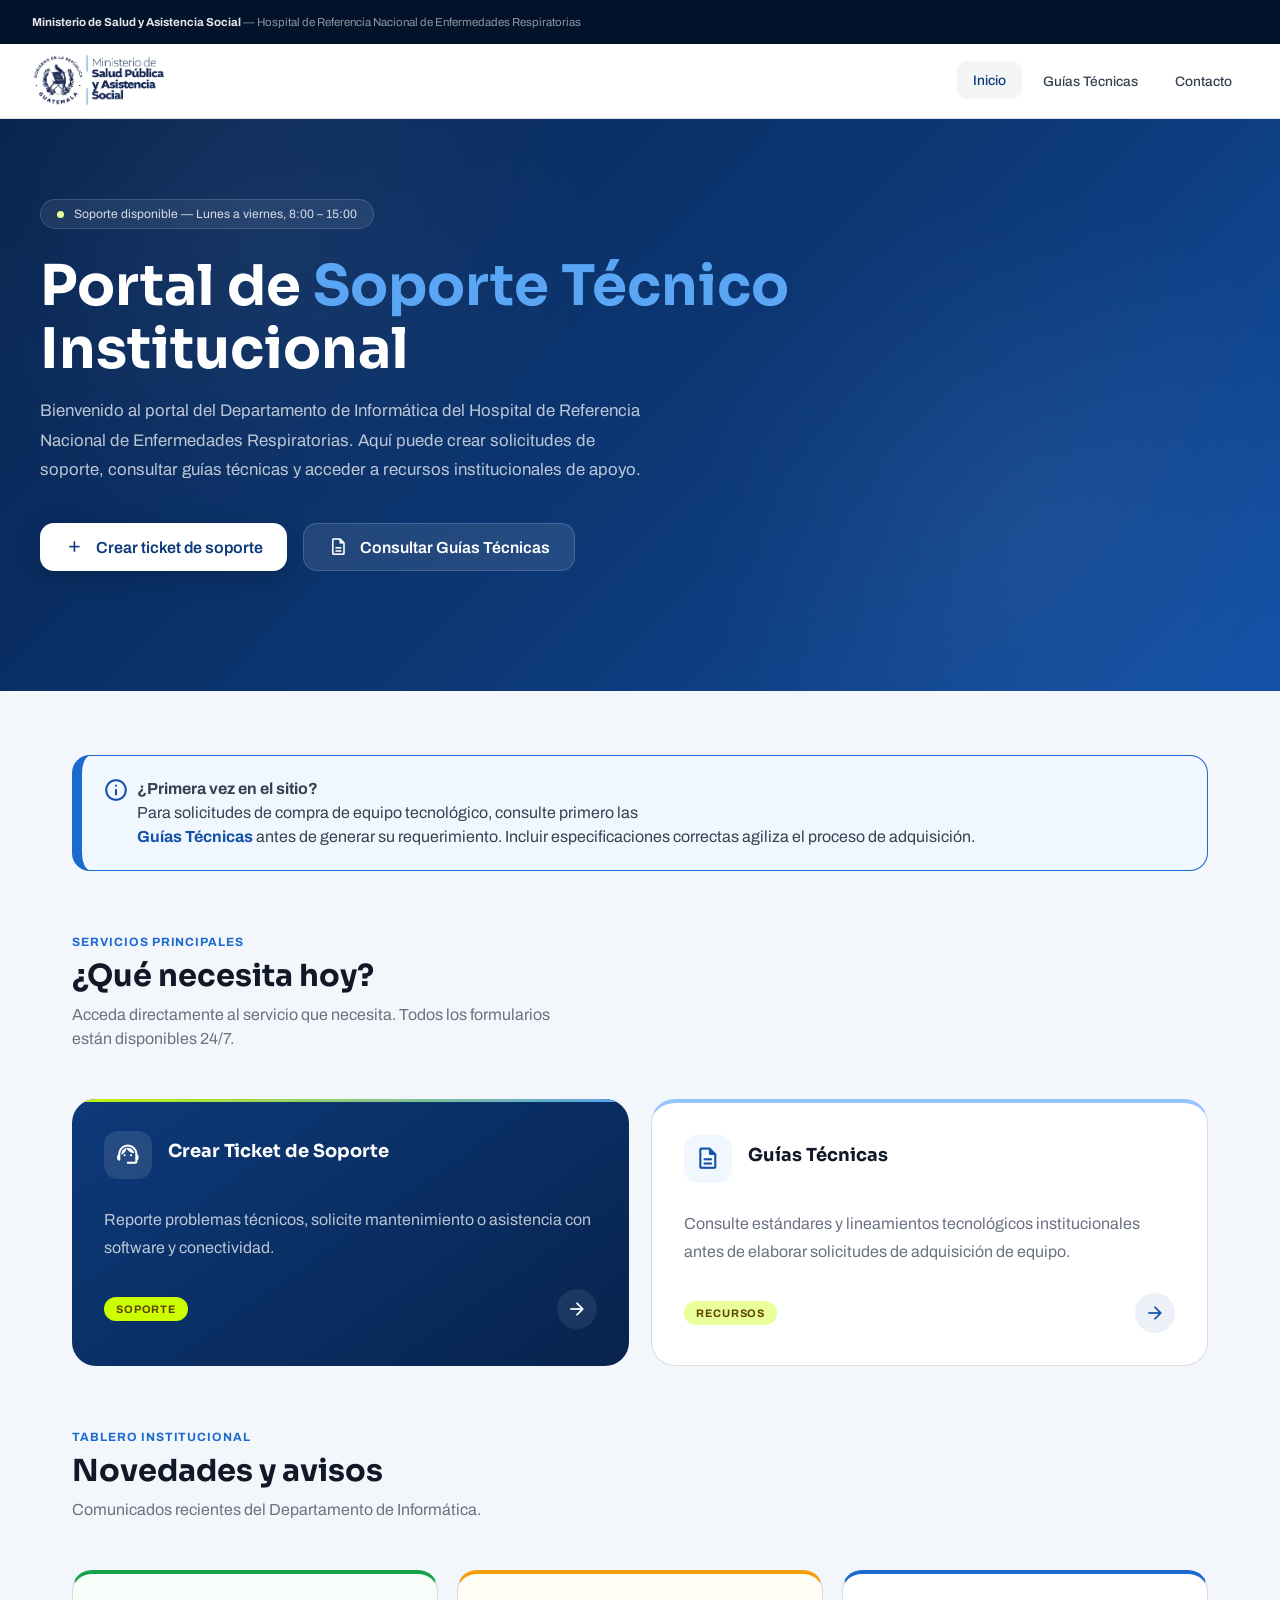
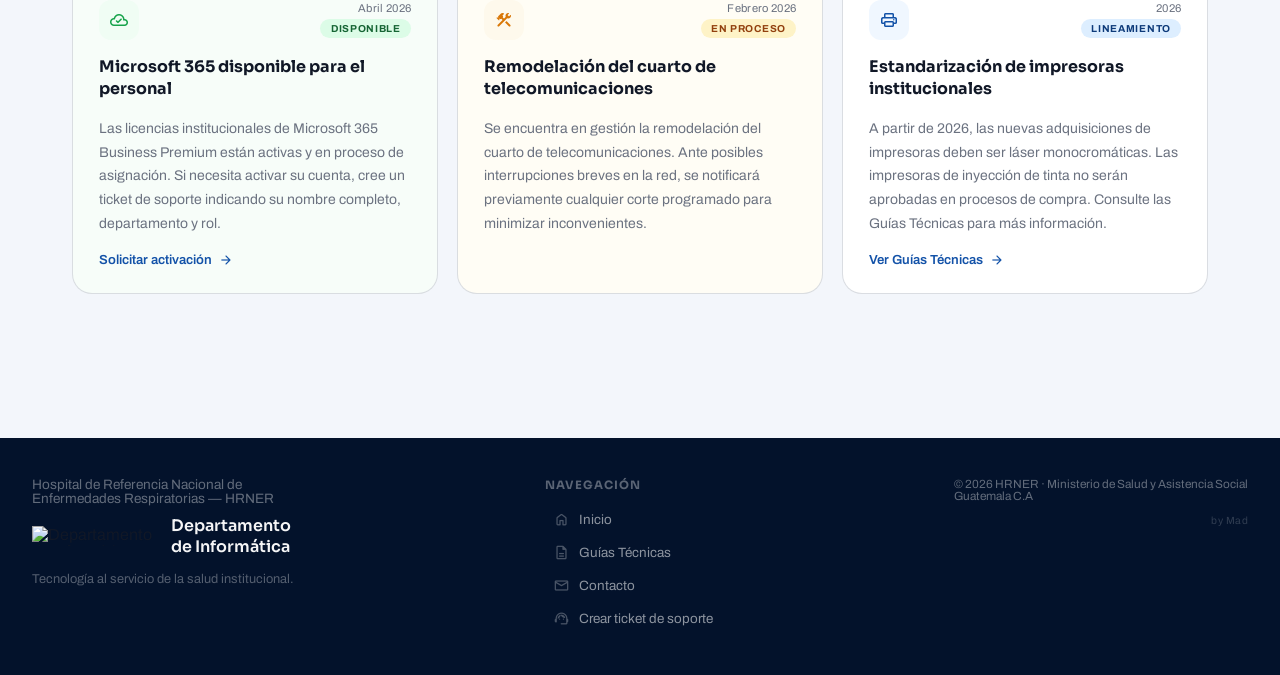
==== commit ee1e4e7a: "Update index.html Update de novedades" ====
--- a/index.html
+++ b/index.html
@@ -337,15 +337,15 @@
             <span class="material-symbols-rounded">cloud_done</span>
           </div>
           <div class="aviso-meta">
-            <span class="aviso-fecha">Mayo 2026</span>
+            <span class="aviso-fecha">Abril 2026</span>
             <span class="aviso-badge aviso-badge--success">Disponible</span>
           </div>
         </div>
         <h3 class="aviso-title">Microsoft 365 disponible para el personal</h3>
         <p class="aviso-desc">
           Las licencias institucionales de Microsoft 365 Business Premium
-          están activas. Para activar su cuenta, cree un ticket de soporte
-          indicando su nombre completo y área.
+          están activas y en proceso de asignación. Si necesita activar su cuenta, cree un ticket de soporte
+          indicando su nombre completo, departamento y rol.
         </p>
         <a href="https://forms.office.com/r/LL775163gp" class="aviso-link">
           Solicitar activación
@@ -360,15 +360,15 @@
             <span class="material-symbols-rounded">construction</span>
           </div>
           <div class="aviso-meta">
-            <span class="aviso-fecha">Mayo 2026</span>
+            <span class="aviso-fecha">Febrero 2026</span>
             <span class="aviso-badge aviso-badge--warning">En proceso</span>
           </div>
         </div>
         <h3 class="aviso-title">Remodelación del cuarto de telecomunicaciones</h3>
         <p class="aviso-desc">
-          Se encuentra en ejecución la remodelación del cuarto de
-          telecomunicaciones. Pueden presentarse interrupciones breves
-          en la red. Se notificará con anticipación cualquier corte programado.
+          Se encuentra en gestión la remodelación del cuarto de telecomunicaciones.
+          Ante posibles interrupciones breves en la red, se notificará previamente
+          cualquier corte programado para minimizar inconvenientes.
         </p>
       </div>
 
@@ -386,8 +386,8 @@
         <h3 class="aviso-title">Estandarización de impresoras institucionales</h3>
         <p class="aviso-desc">
           A partir de 2026, las nuevas adquisiciones de impresoras deben
-          ser láser monocromáticas. Las impresoras de tinta no serán
-          aprobadas en procesos de compra. Consulte las Guías Técnicas.
+          ser láser monocromáticas. Las impresoras de inyección de tinta no serán
+          aprobadas en procesos de compra. Consulte las Guías Técnicas para más información.
         </p>
         <a href="guias-tecnicas.html" class="aviso-link">
           Ver Guías Técnicas
